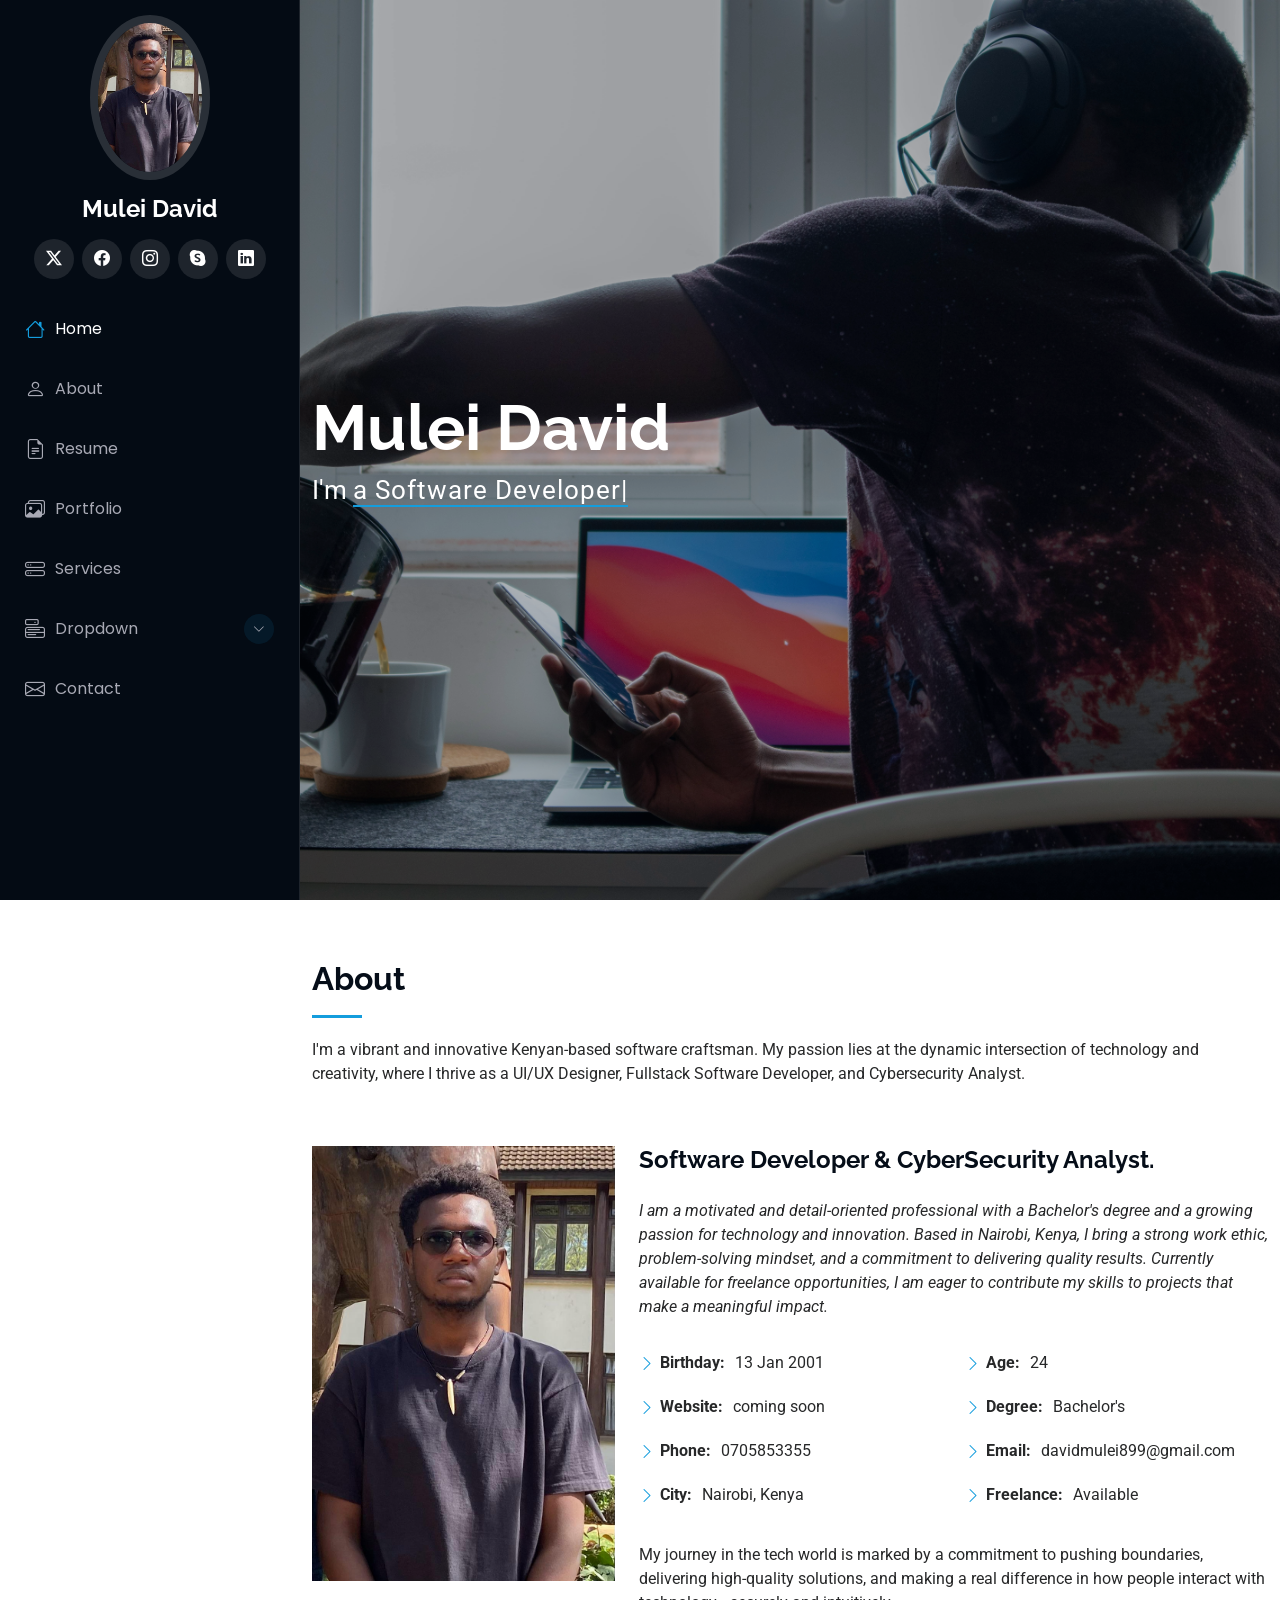
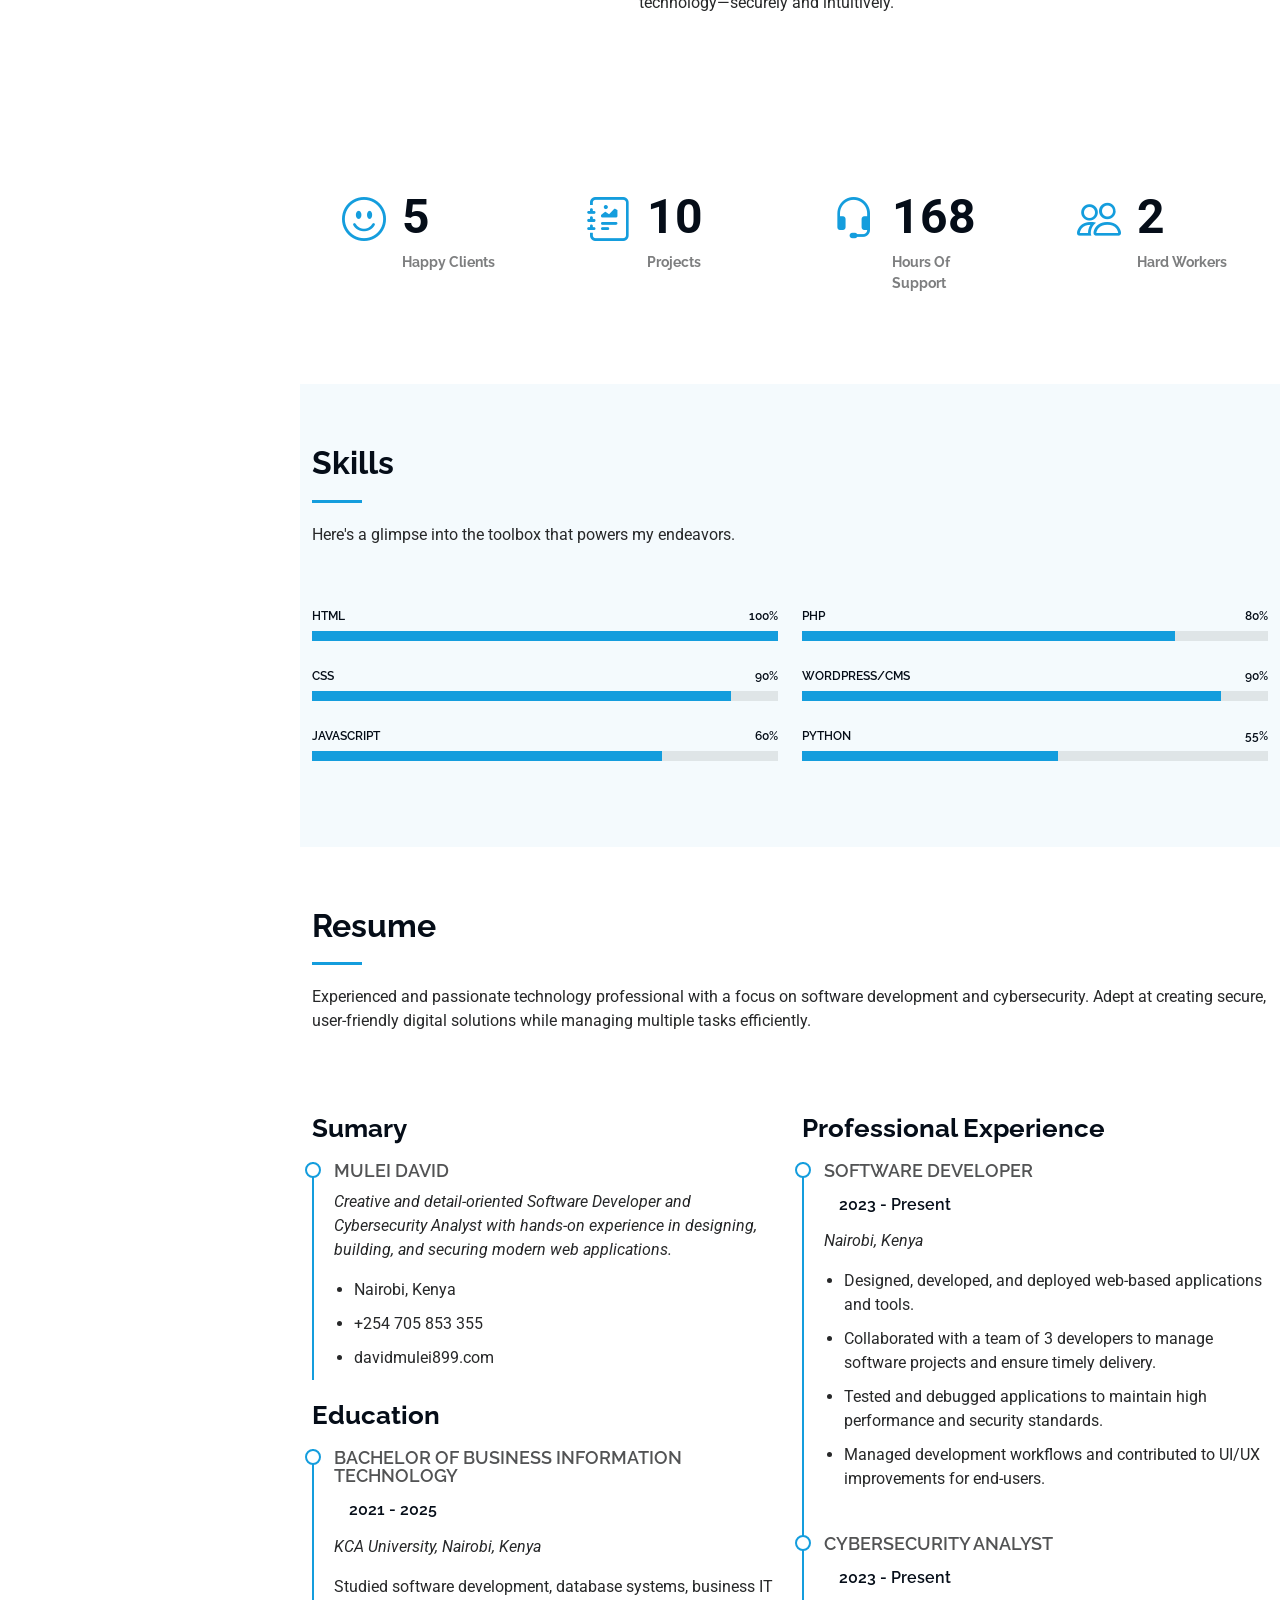
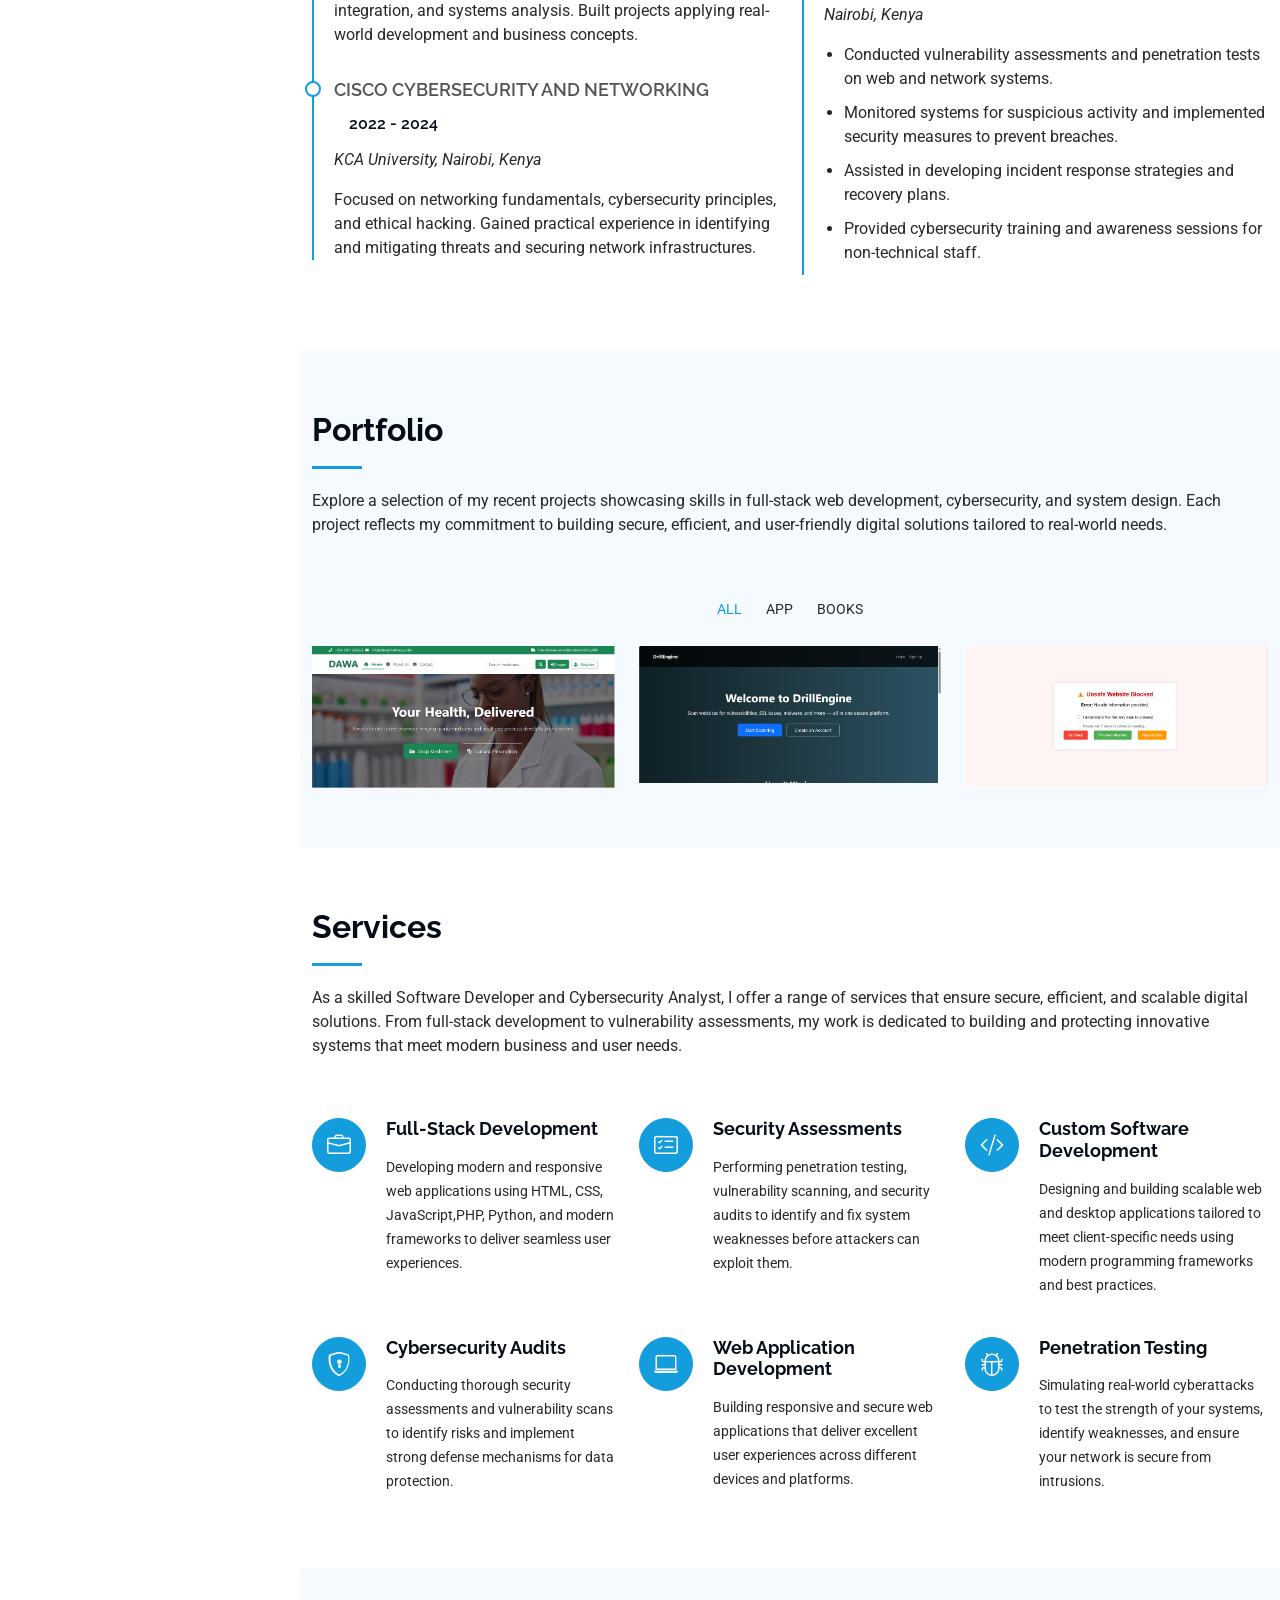
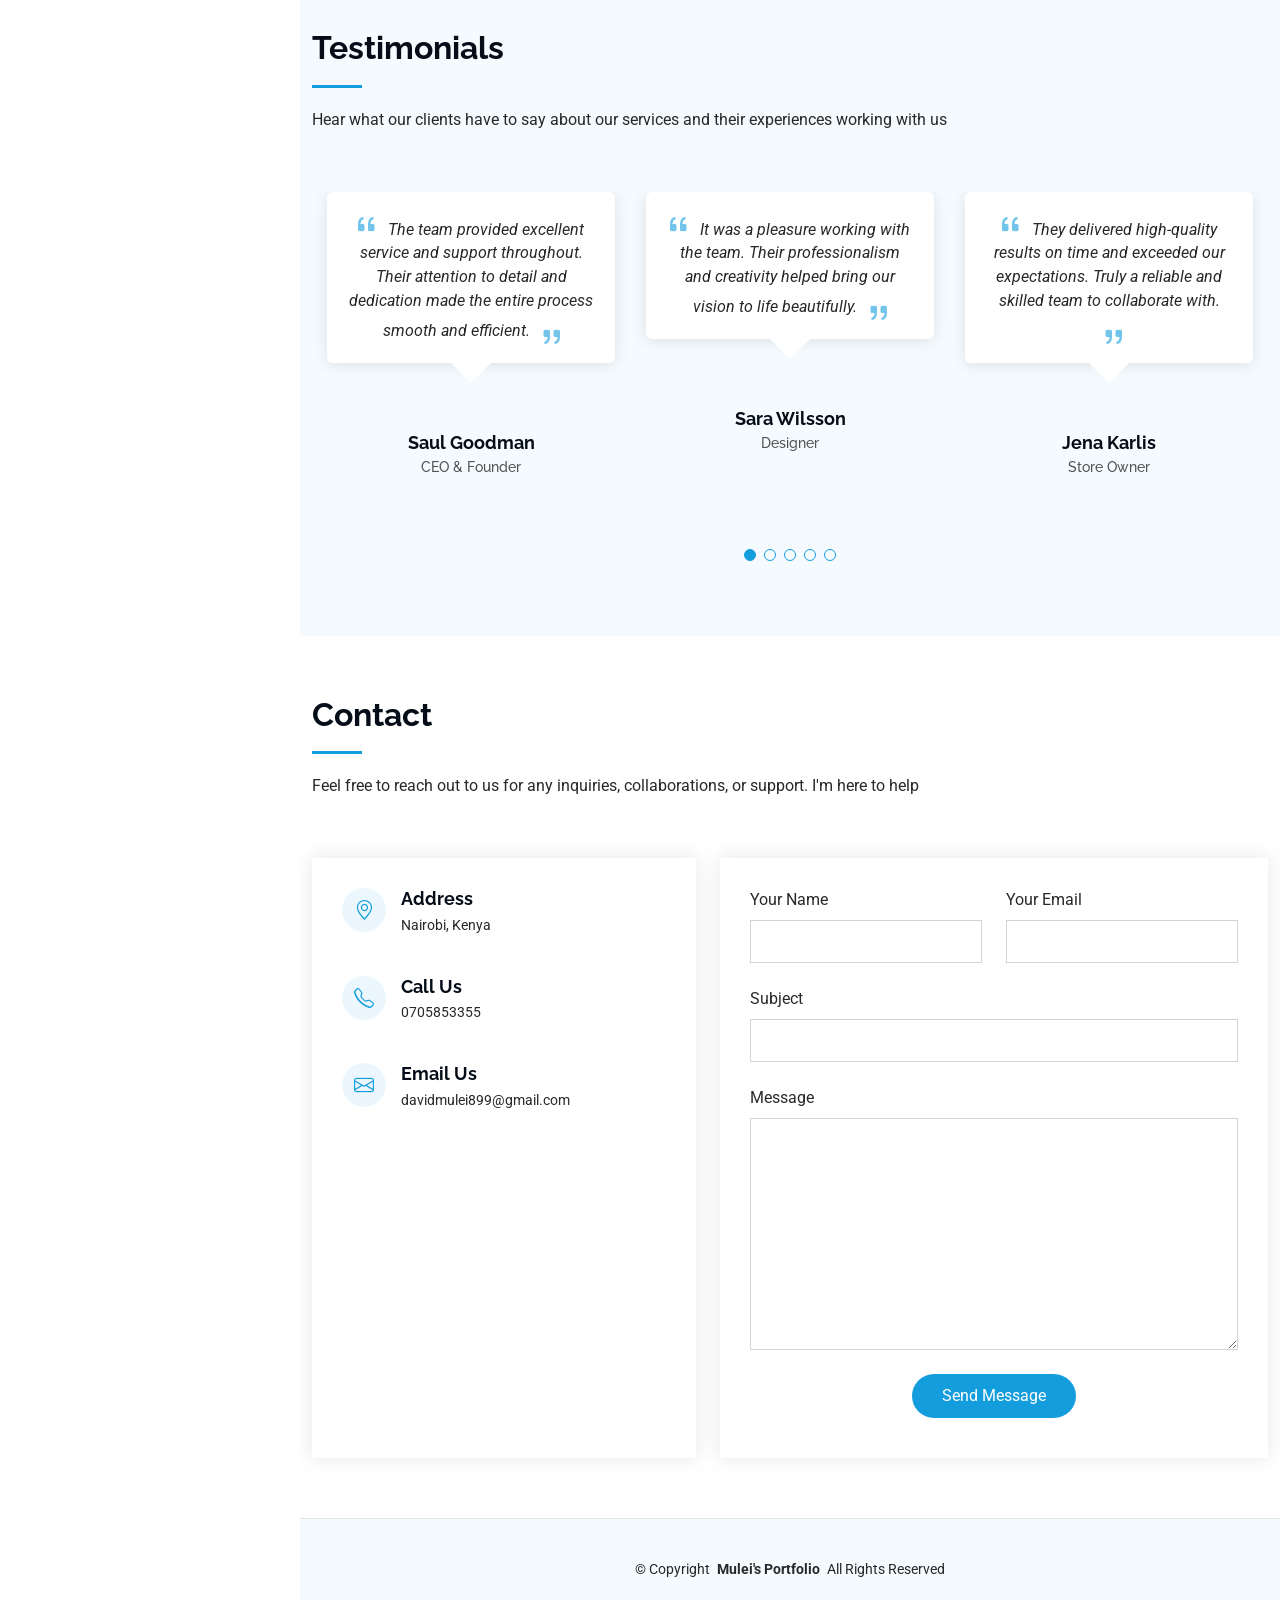
==== index.html @ e1dee4e0 "first commit" ====
<!DOCTYPE html>
<html lang="en">

<head>
  <meta charset="utf-8">
  <meta content="width=device-width, initial-scale=1.0" name="viewport">
  <title>Mulei's Portfolio</title>
  <meta content="" name="description">
  <meta content="" name="keywords">

  <!-- Favicons -->
  <link href="assests\images\Favicon 2.png" rel="icon">
  <link href="assests\images\favicon.png" rel="apple-touch-icon">

  <!-- Fonts -->
  <link href="https://fonts.googleapis.com" rel="preconnect">
  <link href="https://fonts.gstatic.com" rel="preconnect" crossorigin>
  <link href="https://fonts.googleapis.com/css2?family=Roboto:ital,wght@0,100;0,300;0,400;0,500;0,700;0,900;1,100;1,300;1,400;1,500;1,700;1,900&family=Poppins:ital,wght@0,100;0,200;0,300;0,400;0,500;0,600;0,700;0,800;0,900;1,100;1,200;1,300;1,400;1,500;1,600;1,700;1,800;1,900&family=Raleway:ital,wght@0,100;0,200;0,300;0,400;0,500;0,600;0,700;0,800;0,900;1,100;1,200;1,300;1,400;1,500;1,600;1,700;1,800;1,900&display=swap" rel="stylesheet">

  <!-- Vendor CSS Files -->
   <link href="assests\vendor\bootstrap\css\bootstrap.min.css" rel="stylesheet">
  <link href="assests\vendor\bootstrap-icons\bootstrap-icons.css" rel="stylesheet">
  <link href="assests\vendor\aos\aos.css" rel="stylesheet">
  <link href="assests\vendor\glightbox\css\glightbox.min.css" rel="stylesheet">
  <link href="assests\vendor\swiper\swiper-bundle.min.css" rel="stylesheet">

  <!-- Main CSS File -->
  <link href="assests\css\main.css" rel="stylesheet">

</head>

<body class="index-page">

  <header id="header" class="header dark-background d-flex flex-column">
    <i class="header-toggle d-xl-none bi bi-list"></i>

    <div class="profile-img"> 
      <img src="assests\images\profile image.jpg" alt="" class="img-fluid rounded-circle">
    </div>

    <a href="index.html" class="logo d-flex align-items-center justify-content-center">
      <!-- Uncomment the line below if you also wish to use an image logo -->
      <!-- <img src="assets/img/logo.png" alt=""> -->
      <h1 class="sitename">Mulei David</h1>
    </a>
 
    <div class="social-links text-center">
      <a href="#" class="twitter"><i class="bi bi-twitter-x"></i></a>
      <a href="#" class="facebook"><i class="bi bi-facebook"></i></a>
      <a href="#" class="instagram"><i class="bi bi-instagram"></i></a>
      <a href="#" class="google-plus"><i class="bi bi-skype"></i></a>
      <a href="#" class="linkedin"><i class="bi bi-linkedin"></i></a>
    </div>

    <nav id="navmenu" class="navmenu">
      <ul>
        <li><a href="#hero" class="active"><i class="bi bi-house navicon"></i>Home</a></li>
        <li><a href="#about"><i class="bi bi-person navicon"></i> About</a></li>
        <li><a href="#resume"><i class="bi bi-file-earmark-text navicon"></i> Resume</a></li>
        <li><a href="#portfolio"><i class="bi bi-images navicon"></i> Portfolio</a></li>
        <li><a href="#services"><i class="bi bi-hdd-stack navicon"></i> Services</a></li>
        <li class="dropdown"><a href="#"><i class="bi bi-menu-button navicon"></i> <span>Dropdown</span> <i class="bi bi-chevron-down toggle-dropdown"></i></a>
          <ul>
            <li><a href="#">Dropdown 1</a></li>
            <li class="dropdown"><a href="#"><span>Deep Dropdown</span> <i class="bi bi-chevron-down toggle-dropdown"></i></a>
              <ul>
                <li><a href="#">Deep Dropdown 1</a></li>
                <li><a href="#">Deep Dropdown 2</a></li>
                <li><a href="#">Deep Dropdown 3</a></li>
                <li><a href="#">Deep Dropdown 4</a></li>
                <li><a href="#">Deep Dropdown 5</a></li>
              </ul>
            </li>
            <li><a href="#">Dropdown 2</a></li>
            <li><a href="#">Dropdown 3</a></li>
            <li><a href="#">Dropdown 4</a></li>
          </ul>
        </li>
        <li><a href="#contact"><i class="bi bi-envelope navicon"></i> Contact</a></li>
      </ul>
    </nav>

  </header>

  <main class="main">

    <!-- Hero Section -->
    <section id="hero" class="hero section dark-background">

      <img src="assests\images\person1.jpg" alt="" data-aos="fade-in" class="">

      <div class="container" data-aos="fade-up" data-aos-delay="100">
        <h2>Mulei David</h2>
        <p>I'm <span class="typed" data-typed-items="a Software Developer, a CyberSecurity Analyst, a Freelancer, an IT Consultant"></span><span class="typed-cursor typed-cursor--blink" aria-hidden="true"></span><span class="typed-cursor typed-cursor--blink" aria-hidden="true"></span></p>
      </div>

    </section><!-- /Hero Section -->

    <!-- About Section -->
    <section id="about" class="about section">

      <!-- Section Title -->
      <div class="container section-title" data-aos="fade-up">
        <h2>About</h2>
        <p>I'm a vibrant and innovative Kenyan-based software craftsman. My passion lies at the dynamic intersection of technology and creativity, where I thrive as a UI/UX Designer, Fullstack Software Developer, and Cybersecurity Analyst.</p>
      </div><!-- End Section Title -->

      <div class="container" data-aos="fade-up" data-aos-delay="100">

        <div class="row gy-4 justify-content-center">
          <div class="col-lg-4">
            <img src="assests\images\profile image.jpg" class="img-fluid" alt="">
          </div>
          <div class="col-lg-8 content">
            <h2>Software Developer &amp; CyberSecurity Analyst.</h2>
            <p class="fst-italic py-3">
            I am a motivated and detail-oriented professional with a Bachelor's degree and a growing passion for technology and innovation. Based in Nairobi, Kenya, I bring a strong work ethic, 
            problem-solving mindset, and a commitment to delivering quality results. Currently available for freelance opportunities, 
            I am eager to contribute my skills to projects that make a meaningful impact.
            <div class="row">
              <div class="col-lg-6">
                <ul>
                  <li><i class="bi bi-chevron-right"></i> <strong>Birthday:</strong> <span>13 Jan 2001</span></li>
                  <li><i class="bi bi-chevron-right"></i> <strong>Website:</strong> <span>coming soon</span></li>
                  <li><i class="bi bi-chevron-right"></i> <strong>Phone:</strong> <span>0705853355</span></li>
                  <li><i class="bi bi-chevron-right"></i> <strong>City:</strong> <span>Nairobi, Kenya</span></li>
                </ul>
              </div>
              <div class="col-lg-6">
                <ul>
                  <li><i class="bi bi-chevron-right"></i> <strong>Age:</strong> <span>24</span></li>
                  <li><i class="bi bi-chevron-right"></i> <strong>Degree:</strong> <span>Bachelor's</span></li>
                  <li><i class="bi bi-chevron-right"></i> <strong>Email:</strong> <span>davidmulei899@gmail.com</span></li>
                  <li><i class="bi bi-chevron-right"></i> <strong>Freelance:</strong> <span>Available</span></li>
                </ul>
              </div>
            </div>
            <p class="py-3">
             My journey in the tech world is marked by a commitment to pushing boundaries, delivering high-quality solutions, 
             and making a real difference in how people interact with technology—securely and intuitively.
            </p>
          </div>
        </div>

      </div>

    </section><!-- /About Section -->

    <!-- Stats Section -->
    <section id="stats" class="stats section">

      <div class="container" data-aos="fade-up" data-aos-delay="100">

        <div class="row gy-4">

          <div class="col-lg-3 col-md-6">
            <div class="stats-item">
              <i class="bi bi-emoji-smile"></i>
              <span data-purecounter-start="0" data-purecounter-end="5" data-purecounter-duration="1" class="purecounter"></span>
              <p><strong>Happy Clients</strong> <span></span></p>
            </div>
          </div><!-- End Stats Item -->

          <div class="col-lg-3 col-md-6">
            <div class="stats-item">
              <i class="bi bi-journal-richtext"></i>
              <span data-purecounter-start="0" data-purecounter-end="10" data-purecounter-duration="1" class="purecounter"></span>
              <p><strong>Projects</strong> <span></span></p>
            </div>
          </div><!-- End Stats Item -->

          <div class="col-lg-3 col-md-6">
            <div class="stats-item">
              <i class="bi bi-headset"></i>
              <span data-purecounter-start="0" data-purecounter-end="168" data-purecounter-duration="1" class="purecounter"></span>
              <p><strong>Hours Of Support</strong> <span></span></p>
            </div>
          </div><!-- End Stats Item -->

          <div class="col-lg-3 col-md-6">
            <div class="stats-item">
              <i class="bi bi-people"></i>
              <span data-purecounter-start="0" data-purecounter-end="2" data-purecounter-duration="1" class="purecounter"></span>
              <p><strong>Hard Workers</strong> <span></span></p>
            </div>
          </div><!-- End Stats Item -->

        </div>

      </div>

    </section><!-- /Stats Section -->

    <!-- Skills Section -->
    <section id="skills" class="skills section light-background">

      <!-- Section Title -->
      <div class="container section-title" data-aos="fade-up">
        <h2>Skills</h2>
        <p> Here's a glimpse into the toolbox that powers my endeavors.</p>
      </div><!-- End Section Title -->

      <div class="container" data-aos="fade-up" data-aos-delay="100">

        <div class="row skills-content skills-animation">

          <div class="col-lg-6">

            <div class="progress">
              <span class="skill"><span>HTML</span> <i class="val">100%</i></span>
              <div class="progress-bar-wrap">
                <div class="progress-bar" role="progressbar" aria-valuenow="100" aria-valuemin="0" aria-valuemax="100"></div>
              </div>
            </div><!-- End Skills Item -->

            <div class="progress">
              <span class="skill"><span>CSS</span> <i class="val">90%</i></span>
              <div class="progress-bar-wrap">
                <div class="progress-bar" role="progressbar" aria-valuenow="90" aria-valuemin="0" aria-valuemax="100"></div>
              </div>
            </div><!-- End Skills Item -->

            <div class="progress">
              <span class="skill"><span>JavaScript</span> <i class="val">60%</i></span>
              <div class="progress-bar-wrap">
                <div class="progress-bar" role="progressbar" aria-valuenow="75" aria-valuemin="0" aria-valuemax="100"></div>
              </div>
            </div><!-- End Skills Item -->

          </div>

          <div class="col-lg-6">

            <div class="progress">
              <span class="skill"><span>PHP</span> <i class="val">80%</i></span>
              <div class="progress-bar-wrap">
                <div class="progress-bar" role="progressbar" aria-valuenow="80" aria-valuemin="0" aria-valuemax="100"></div>
              </div>
            </div><!-- End Skills Item -->

            <div class="progress">
              <span class="skill"><span>WordPress/CMS</span> <i class="val">90%</i></span>
              <div class="progress-bar-wrap">
                <div class="progress-bar" role="progressbar" aria-valuenow="90" aria-valuemin="0" aria-valuemax="100"></div>
              </div>
            </div><!-- End Skills Item -->

            <div class="progress">
              <span class="skill"><span>Python</span> <i class="val">55%</i></span>
              <div class="progress-bar-wrap">
                <div class="progress-bar" role="progressbar" aria-valuenow="55" aria-valuemin="0" aria-valuemax="100"></div>
              </div>
            </div><!-- End Skills Item -->

          </div>

        </div>

      </div>

    </section><!-- /Skills Section -->

    <!-- Resume Section -->
<section id="resume" class="resume section">

  <!-- Section Title -->
  <div class="container section-title" data-aos="fade-up">
    <h2>Resume</h2>
    <p>
      Experienced and passionate technology professional with a focus on software development and cybersecurity. Adept at creating secure, user-friendly digital solutions while managing multiple tasks efficiently.
    </p>
  </div><!-- End Section Title -->

  <div class="container">

    <div class="row">

      <div class="col-lg-6" data-aos="fade-up" data-aos-delay="100">
        <h3 class="resume-title">Sumary</h3>

        <div class="resume-item pb-0">
          <h4>Mulei David</h4>
          <p><em>Creative and detail-oriented Software Developer and Cybersecurity Analyst with hands-on experience in designing, building, and securing modern web applications.</em></p>
          <ul>
            <li>Nairobi, Kenya</li>
            <li>+254 705 853 355</li>
            <li>davidmulei899.com</li>
          </ul>
        </div><!-- End Resume Item -->

        <h3 class="resume-title">Education</h3>

        <div class="resume-item">
          <h4>Bachelor of Business Information Technology</h4>
          <h5>2021 - 2025</h5>
          <p><em>KCA University, Nairobi, Kenya</em></p>
          <p>Studied software development, database systems, business IT integration, and systems analysis. Built projects applying real-world development and business concepts.</p>
        </div><!-- End Resume Item -->

        <div class="resume-item">
          <h4>CISCO Cybersecurity and Networking</h4>
          <h5>2022 - 2024</h5>
          <p><em>KCA University, Nairobi, Kenya</em></p>
          <p>Focused on networking fundamentals, cybersecurity principles, and ethical hacking. Gained practical experience in identifying and mitigating threats and securing network infrastructures.</p>
        </div><!-- End Resume Item -->

      </div>

      <div class="col-lg-6" data-aos="fade-up" data-aos-delay="200">
        <h3 class="resume-title">Professional Experience</h3>

        <div class="resume-item">
          <h4>Software Developer</h4>
          <h5>2023 - Present</h5>
          <p><em>Nairobi, Kenya</em></p>
          <ul>
            <li>Designed, developed, and deployed web-based applications and tools.</li>
            <li>Collaborated with a team of 3 developers to manage software projects and ensure timely delivery.</li>
            <li>Tested and debugged applications to maintain high performance and security standards.</li>
            <li>Managed development workflows and contributed to UI/UX improvements for end-users.</li>
          </ul>
        </div><!-- End Resume Item -->

        <div class="resume-item">
          <h4>CyberSecurity Analyst</h4>
          <h5>2023 - Present</h5>
          <p><em>Nairobi, Kenya</em></p>
          <ul>
            <li>Conducted vulnerability assessments and penetration tests on web and network systems.</li>
            <li>Monitored systems for suspicious activity and implemented security measures to prevent breaches.</li>
            <li>Assisted in developing incident response strategies and recovery plans.</li>
            <li>Provided cybersecurity training and awareness sessions for non-technical staff.</li>
          </ul>
        </div><!-- End Resume Item -->

      </div>

    </div>

  </div>

</section><!-- /Resume Section -->

    <!-- Portfolio Section -->
    <section id="portfolio" class="portfolio section light-background">

      <!-- Section Title -->
     <div class="container section-title" data-aos="fade-up">
  <h2>Portfolio</h2>
  <p>
    Explore a selection of my recent projects showcasing skills in full-stack web development, cybersecurity, and system design. Each project reflects my commitment to building secure, efficient, and user-friendly digital solutions tailored to real-world needs.
  </p>
</div><!-- End Section Title -->


      <div class="container">
  <div class="isotope-layout" data-default-filter="*" data-layout="masonry" data-sort="original-order">

    <ul class="portfolio-filters isotope-filters" data-aos="fade-up" data-aos-delay="100">
      <li data-filter="*" class="filter-active">All</li>
      <li data-filter=".filter-app">App</li>
      <li data-filter=".filter-books">Books</li>
    </ul><!-- End Portfolio Filters -->

    <div class="row gy-4 isotope-container" data-aos="fade-up" data-aos-delay="200">

      <!-- Portfolio Item - Online Pharmacy -->
      <div class="col-lg-4 col-md-6 portfolio-item isotope-item filter-app">
        <div class="portfolio-content h-100">
          <img src="assests/images/portfolio/dawa.png" class="img-fluid" alt="Online Pharmacy">
          <div class="portfolio-info">
            <h4>Online Pharmacy</h4>
            <p>App for managing prescriptions and drug inventory</p>
            <a href="assests/images/portfolio/dawa.png" title="Online Pharmacy" data-gallery="portfolio-gallery-app" class="glightbox preview-link">
              <i class="bi bi-zoom-in"></i>
            </a>
            <a href="portfolio-details.html" title="More Details" class="details-link">
              <i class="bi bi-link-45deg"></i>
            </a>
          </div>
        </div>
      </div><!-- End Portfolio Item -->

      <!-- Portfolio Item - DrillEngine -->
      <div class="col-lg-4 col-md-6 portfolio-item isotope-item filter-app">
        <div class="portfolio-content h-100">
          <img src="assests/images/portfolio/drillengine.png" class="img-fluid" alt="DrillEngine">
          <div class="portfolio-info">
            <h4>DrillEngine</h4>
            <p>Web vulnerability scanning tool</p>
            <a href="assests/images/portfolio/drillengine.png" title="DrillEngine" data-gallery="portfolio-gallery-app" class="glightbox preview-link">
              <i class="bi bi-zoom-in"></i>
            </a>
            <a href="portfolio-details.html" title="More Details" class="details-link">
              <i class="bi bi-link-45deg"></i>
            </a>
          </div>
        </div>
      </div><!-- End Portfolio Item -->

      <!-- Portfolio Item - Knightweb -->
      <div class="col-lg-4 col-md-6 portfolio-item isotope-item filter-app">
        <div class="portfolio-content h-100">
          <img src="assests/images/portfolio/knightweb.png" class="img-fluid" alt="Knightweb">
          <div class="portfolio-info">
            <h4>Knightweb</h4>
            <p>Web security services site</p>
            <a href="assests/images/portfolio/knightweb.png" title="Knightweb" data-gallery="portfolio-gallery-app" class="glightbox preview-link">
              <i class="bi bi-zoom-in"></i>
            </a>
            <a href="portfolio-details.html" title="More Details" class="details-link">
              <i class="bi bi-link-45deg"></i>
            </a>
          </div>
        </div>
      </div><!-- End Portfolio Item -->

      <!-- Portfolio Item - Book -->
      <!-- <div class="col-lg-4 col-md-6 portfolio-item isotope-item filter-books">
        <div class="portfolio-content h-100">
          <img src="assets/img/portfolio/books-3.jpg" class="img-fluid" alt="Cybersecurity Guide">
          <div class="portfolio-info">
            <h4>Cybersecurity Guide</h4>
            <p>Beginner's guide to ethical hacking</p>
            <a href="assets/img/portfolio/books-3.jpg" title="Cybersecurity Guide" data-gallery="portfolio-gallery-book" class="glightbox preview-link">
              <i class="bi bi-zoom-in"></i>
            </a>
            <a href="portfolio-details.html" title="More Details" class="details-link">
              <i class="bi bi-link-45deg"></i>
            </a>
          </div>
        </div>
      </div> End Portfolio Item -->

    </div><!-- End Portfolio Container -->

  </div>
</div>


    </section><!-- /Portfolio Section -->

    <!-- Services Section -->
    <section id="services" class="services section">

      <!-- Section Title -->
<div class="container section-title" data-aos="fade-up">
  <h2>Services</h2>
  <p>
    As a skilled Software Developer and Cybersecurity Analyst, I offer a range of services that ensure secure, efficient, and scalable digital solutions. From full-stack development to vulnerability assessments, my work is dedicated to building and protecting innovative systems that meet modern business and user needs.
  </p>
</div><!-- End Section Title -->

<div class="container">
  <div class="row gy-4">

    <div class="col-lg-4 col-md-6 service-item d-flex" data-aos="fade-up" data-aos-delay="100">
      <div class="icon flex-shrink-0"><i class="bi bi-briefcase"></i></div>
      <div>
        <h4 class="title"><a href="service-details.html" class="stretched-link">Full-Stack Development</a></h4>
        <p class="description">Developing modern and responsive web applications using HTML, CSS, JavaScript,PHP, Python, and modern frameworks to deliver seamless user experiences.</p>
      </div>
    </div><!-- End Service Item -->

    <div class="col-lg-4 col-md-6 service-item d-flex" data-aos="fade-up" data-aos-delay="200">
      <div class="icon flex-shrink-0"><i class="bi bi-card-checklist"></i></div>
      <div>
        <h4 class="title"><a href="service-details.html" class="stretched-link">Security Assessments</a></h4>
        <p class="description">Performing penetration testing, vulnerability scanning, and security audits to identify and fix system weaknesses before attackers can exploit them.</p>
      </div>
    </div><!-- End Service Item -->

         <div class="col-lg-4 col-md-6 service-item d-flex" data-aos="fade-up" data-aos-delay="300">
  <div class="icon flex-shrink-0"><i class="bi bi-code-slash"></i></div>
  <div>
    <h4 class="title"><a href="service-details.html" class="stretched-link">Custom Software Development</a></h4>
    <p class="description">Designing and building scalable web and desktop applications tailored to meet client-specific needs using modern programming frameworks and best practices.</p>
  </div>
</div><!-- End Service Item -->

<div class="col-lg-4 col-md-6 service-item d-flex" data-aos="fade-up" data-aos-delay="400">
  <div class="icon flex-shrink-0"><i class="bi bi-shield-lock"></i></div>
  <div>
    <h4 class="title"><a href="service-details.html" class="stretched-link">Cybersecurity Audits</a></h4>
    <p class="description">Conducting thorough security assessments and vulnerability scans to identify risks and implement strong defense mechanisms for data protection.</p>
  </div>
</div><!-- End Service Item -->

<div class="col-lg-4 col-md-6 service-item d-flex" data-aos="fade-up" data-aos-delay="500">
  <div class="icon flex-shrink-0"><i class="bi bi-laptop"></i></div>
  <div>
    <h4 class="title"><a href="service-details.html" class="stretched-link">Web Application Development</a></h4>
    <p class="description">Building responsive and secure web applications that deliver excellent user experiences across different devices and platforms.</p>
  </div>
</div><!-- End Service Item -->

<div class="col-lg-4 col-md-6 service-item d-flex" data-aos="fade-up" data-aos-delay="600">
  <div class="icon flex-shrink-0"><i class="bi bi-bug"></i></div>
  <div>
    <h4 class="title"><a href="service-details.html" class="stretched-link">Penetration Testing</a></h4>
    <p class="description">Simulating real-world cyberattacks to test the strength of your systems, identify weaknesses, and ensure your network is secure from intrusions.</p>
  </div>
</div><!-- End Service Item -->


      </div>

    </section><!-- /Services Section -->

    <!-- Testimonials Section -->
    <section id="testimonials" class="testimonials section light-background">

      <!-- Section Title -->
      <div class="container section-title" data-aos="fade-up">
        <h2>Testimonials</h2>
        <p>Hear what our clients have to say about our services and their experiences working with us</p>
      </div><!-- End Section Title -->

      <div class="container" data-aos="fade-up" data-aos-delay="100">

        <div class="swiper init-swiper">
          <script type="application/json" class="swiper-config">
            {
              "loop": true,
              "speed": 600,
              "autoplay": {
                "delay": 5000
              },
              "slidesPerView": "auto",
              "pagination": {
                "el": ".swiper-pagination",
                "type": "bullets",
                "clickable": true
              },
              "breakpoints": {
                "320": {
                  "slidesPerView": 1,
                  "spaceBetween": 40
                },
                "1200": {
                  "slidesPerView": 3,
                  "spaceBetween": 1
                }
              }
            }
          </script>

          <div class="swiper-wrapper">

  <div class="swiper-slide">
    <div class="testimonial-item">
      <p>
        <i class="bi bi-quote quote-icon-left"></i>
        <span>The team provided excellent service and support throughout. Their attention to detail and dedication made the entire process smooth and efficient.</span>
        <i class="bi bi-quote quote-icon-right"></i>
      </p>
      <img src="" class="testimonial-img" alt="">
      <h3>Saul Goodman</h3>
      <h4>CEO &amp; Founder</h4>
    </div>
  </div><!-- End testimonial item -->

  <div class="swiper-slide">
    <div class="testimonial-item">
      <p>
        <i class="bi bi-quote quote-icon-left"></i>
        <span>It was a pleasure working with the team. Their professionalism and creativity helped bring our vision to life beautifully.</span>
        <i class="bi bi-quote quote-icon-right"></i>
      </p>
      <img src="" class="testimonial-img" alt="">
      <h3>Sara Wilsson</h3>
      <h4>Designer</h4>
    </div>
  </div><!-- End testimonial item -->

  <div class="swiper-slide">
    <div class="testimonial-item">
      <p>
        <i class="bi bi-quote quote-icon-left"></i>
        <span>They delivered high-quality results on time and exceeded our expectations. Truly a reliable and skilled team to collaborate with.</span>
        <i class="bi bi-quote quote-icon-right"></i>
      </p>
      <img src="" class="testimonial-img" alt="">
      <h3>Jena Karlis</h3>
      <h4>Store Owner</h4>
    </div>
  </div><!-- End testimonial item -->

  <div class="swiper-slide">
    <div class="testimonial-item">
      <p>
        <i class="bi bi-quote quote-icon-left"></i>
        <span>I appreciated the fast communication and the personalized approach they took with our project. Highly recommended.</span>
        <i class="bi bi-quote quote-icon-right"></i>
      </p>
      <img src="" class="testimonial-img" alt="">
      <h3>Matt Brandon</h3>
      <h4>Freelancer</h4>
    </div>
  </div><!-- End testimonial item -->

  <div class="swiper-slide">
    <div class="testimonial-item">
      <p>
        <i class="bi bi-quote quote-icon-left"></i>
        <span>The results were fantastic. Their technical skills and commitment to quality are impressive. We look forward to working with them again.</span>
        <i class="bi bi-quote quote-icon-right"></i>
      </p>
      <img src="" class="testimonial-img" alt="">
      <h3>John Larson</h3>
      <h4>Entrepreneur</h4>
    </div>
  </div><!-- End testimonial item -->

</div>

          <div class="swiper-pagination"></div>
        </div>

      </div>

    </section><!-- /Testimonials Section -->

    <!-- Contact Section -->
    <section id="contact" class="contact section">

      <!-- Section Title -->
      <div class="container section-title" data-aos="fade-up">
        <h2>Contact</h2>
        <p>Feel free to reach out to us for any inquiries, collaborations, or support. I'm here to help</p>
      </div><!-- End Section Title -->

      <div class="container" data-aos="fade-up" data-aos-delay="100">

        <div class="row gy-4">

          <div class="col-lg-5">

            <div class="info-wrap">
              <div class="info-item d-flex" data-aos="fade-up" data-aos-delay="200">
                <i class="bi bi-geo-alt flex-shrink-0"></i>
                <div>
                  <h3>Address</h3>
                  <p>Nairobi, Kenya</p>
                </div>
              </div><!-- End Info Item -->

              <div class="info-item d-flex" data-aos="fade-up" data-aos-delay="300">
                <i class="bi bi-telephone flex-shrink-0"></i>
                <div>
                  <h3>Call Us</h3>
                  <p>0705853355</p>
                </div>
              </div><!-- End Info Item -->

              <div class="info-item d-flex" data-aos="fade-up" data-aos-delay="400">
                <i class="bi bi-envelope flex-shrink-0"></i>
                <div>
                  <h3>Email Us</h3>
                  <p>davidmulei899@gmail.com</p>
                </div>
              </div><!-- End Info Item -->

              <iframe src="https://www.google.com/maps/embed?pb=!1m18!1m12!1m3!1d15955.185058644595!2d36.80649575!3d-1.2920654!2m3!1f0!2f0!3f0!3m2!1i1024!2i768!4f13.1!3m3!1m2!1s0x182f10e788f3174f%3A0xa3ed4f1a0ddbc26d!2sNairobi%2C%20Kenya!5e0!3m2!1sen!2ske!4v1716389478001!5m2!1sen!2ske" frameborder="0" style="border:0; width: 100%; height: 270px;" allowfullscreen="" loading="lazy" referrerpolicy="no-referrer-when-downgrade"></iframe>

            </div>
          </div>

          <div class="col-lg-7">
            <form action="" method="post" class="php-email-form" data-aos="fade-up" data-aos-delay="200">
              <div class="row gy-4">

                <div class="col-md-6">
                  <label for="name-field" class="pb-2">Your Name</label>
                  <input type="text" name="name" id="name-field" class="form-control" required="">
                </div>

                <div class="col-md-6">
                  <label for="email-field" class="pb-2">Your Email</label>
                  <input type="email" class="form-control" name="email" id="email-field" required="">
                </div>

                <div class="col-md-12">
                  <label for="subject-field" class="pb-2">Subject</label>
                  <input type="text" class="form-control" name="subject" id="subject-field" required="">
                </div>

                <div class="col-md-12">
                  <label for="message-field" class="pb-2">Message</label>
                  <textarea class="form-control" name="message" rows="10" id="message-field" required=""></textarea>
                </div>

                <div class="col-md-12 text-center">
                  <div class="loading">Loading</div>
                  <div class="error-message"></div>
                  <div class="sent-message">Your message has been sent. Thank you!</div>

                  <button type="submit">Send Message</button>
                </div>

              </div>
            </form>
          </div><!-- End Contact Form -->

        </div>

      </div>

    </section><!-- /Contact Section -->

  </main>

  <footer id="footer" class="footer position-relative light-background">

    <div class="container">
      <div class="copyright text-center ">
        <p>© <span>Copyright</span> <strong class="px-1 sitename">Mulei's Portfolio</strong> <span>All Rights Reserved</span></p>
      </div>
    </div>

  </footer>

  <!-- Scroll Top -->
  <a href="#" id="scroll-top" class="scroll-top d-flex align-items-center justify-content-center"><i class="bi bi-arrow-up-short"></i></a>

  <!-- Preloader -->
  <div id="preloader"></div>

  <!-- Vendor JS Files -->
  <script src="assests\vendor\bootstrap\js\bootstrap.bundle.min.js"></script>
  <script src="assests\vendor\php-email-form\validate.js"></script>
  <script src="assests\vendor\aos\aos.js"></script>
  <script src="assests\vendor\typed.js\typed.umd.js"></script>
  <script src="assests\vendor\purecounter\purecounter_vanilla.js"></script>
  <script src="assests\vendor\waypoints\noframework.waypoints.js"></script>
  <script src="assests\vendor\glightbox\js\glightbox.min.js"></script>
  <script src="assests\vendor\imagesloaded\imagesloaded.pkgd.min.js"></script>
  <script src="assests\vendor\isotope-layout\isotope.pkgd.min.js"></script>
  <script src="assests\vendor\swiper\swiper-bundle.min.js"></script> 
<script src="https://cdn.jsdelivr.net/npm/bootstrap@5.3.3/dist/js/bootstrap.min.js" integrity="sha384-0pUGZvbkm6XF6gxjEnlmuGrJXVbNuzT9qBBavbLwCsOGabYfZo0T0to5eqruptLy" crossorigin="anonymous"></script>
  <!-- Main JS File -->

   <script src="assests\js\main.js"></script>

</body>

</html>
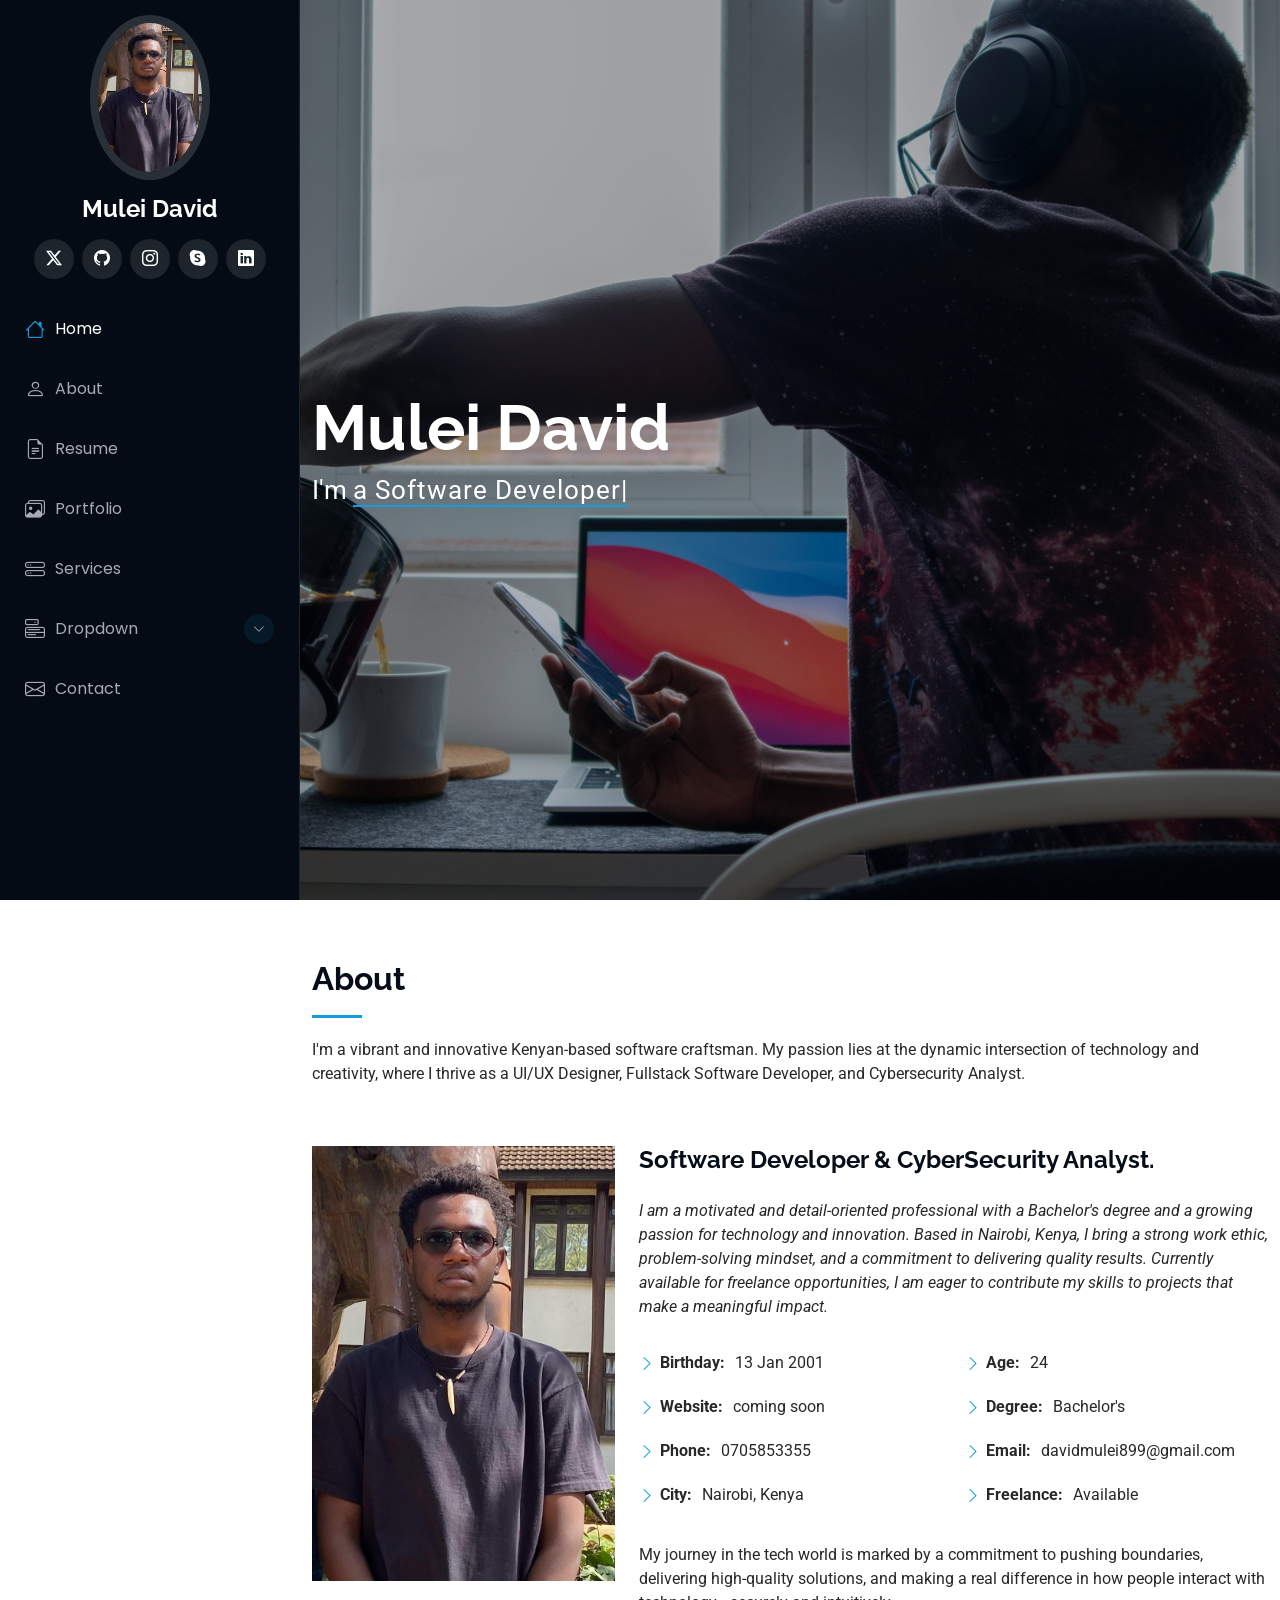
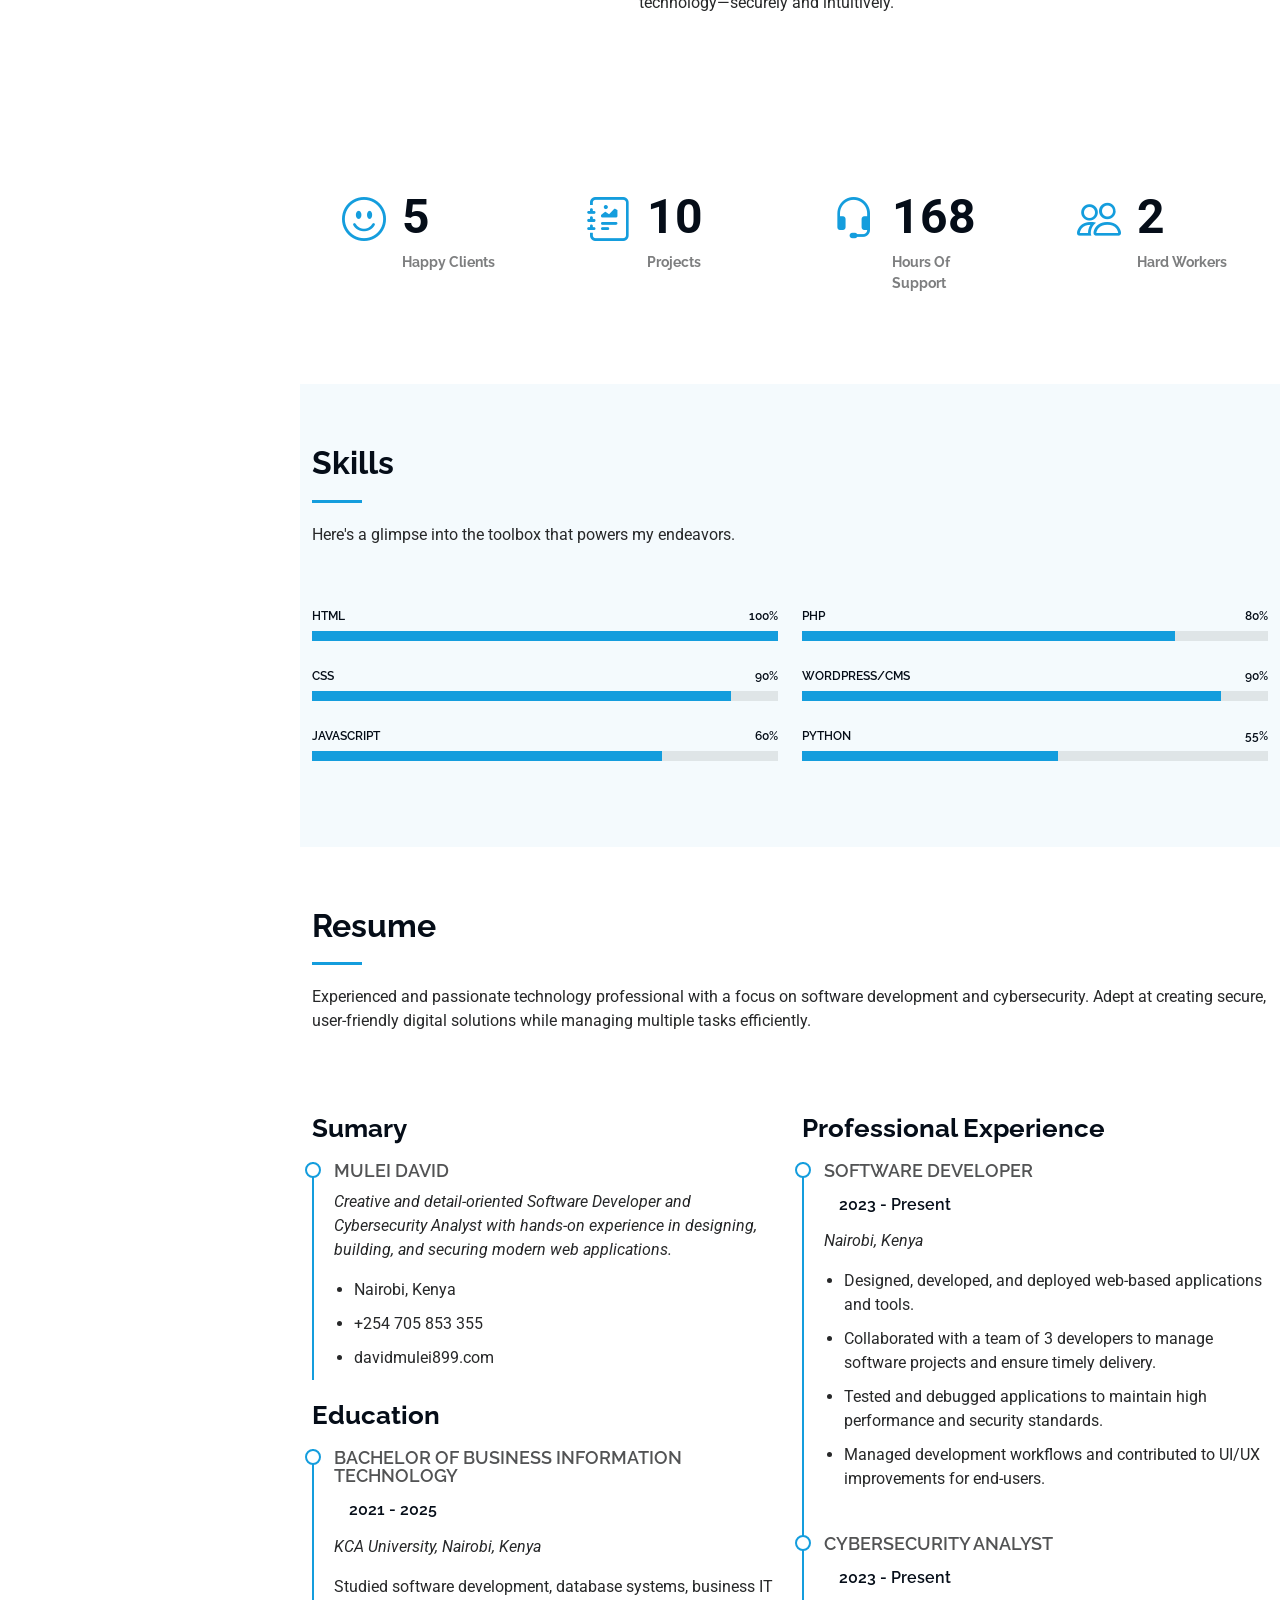
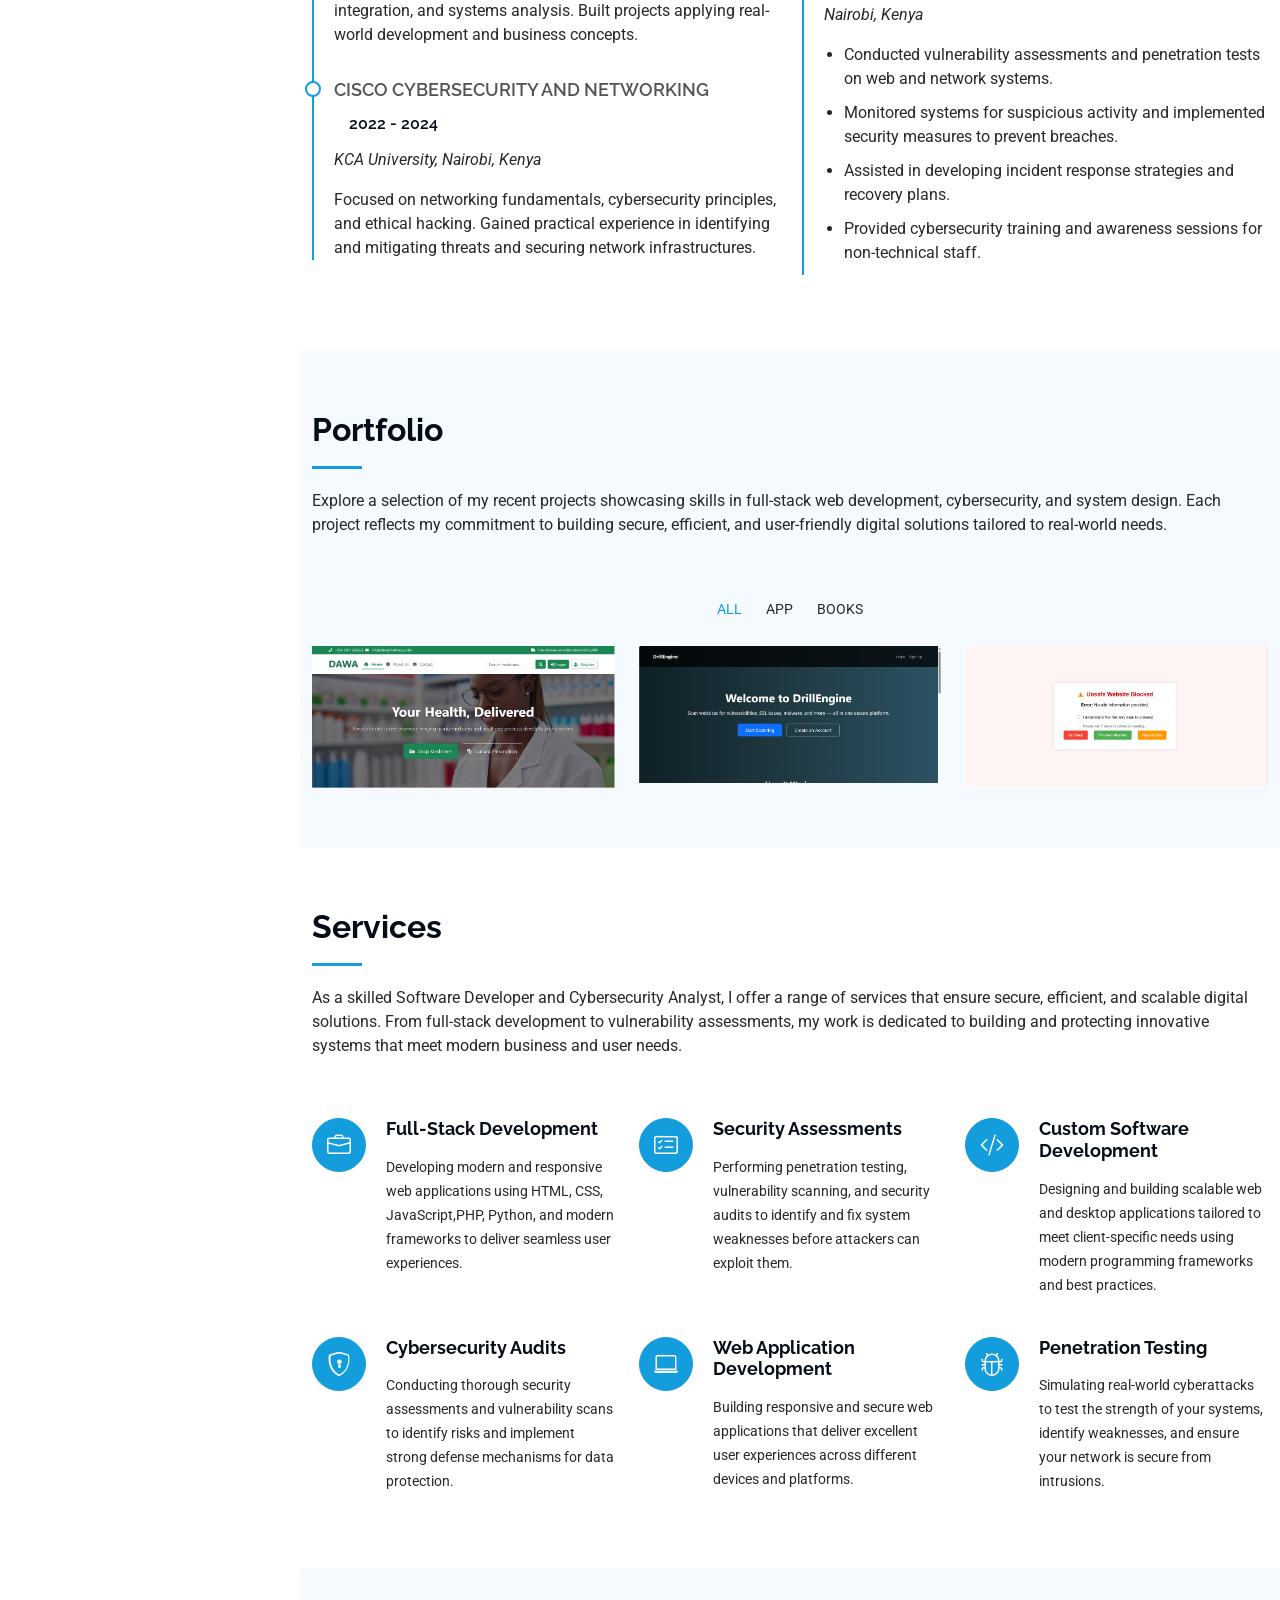
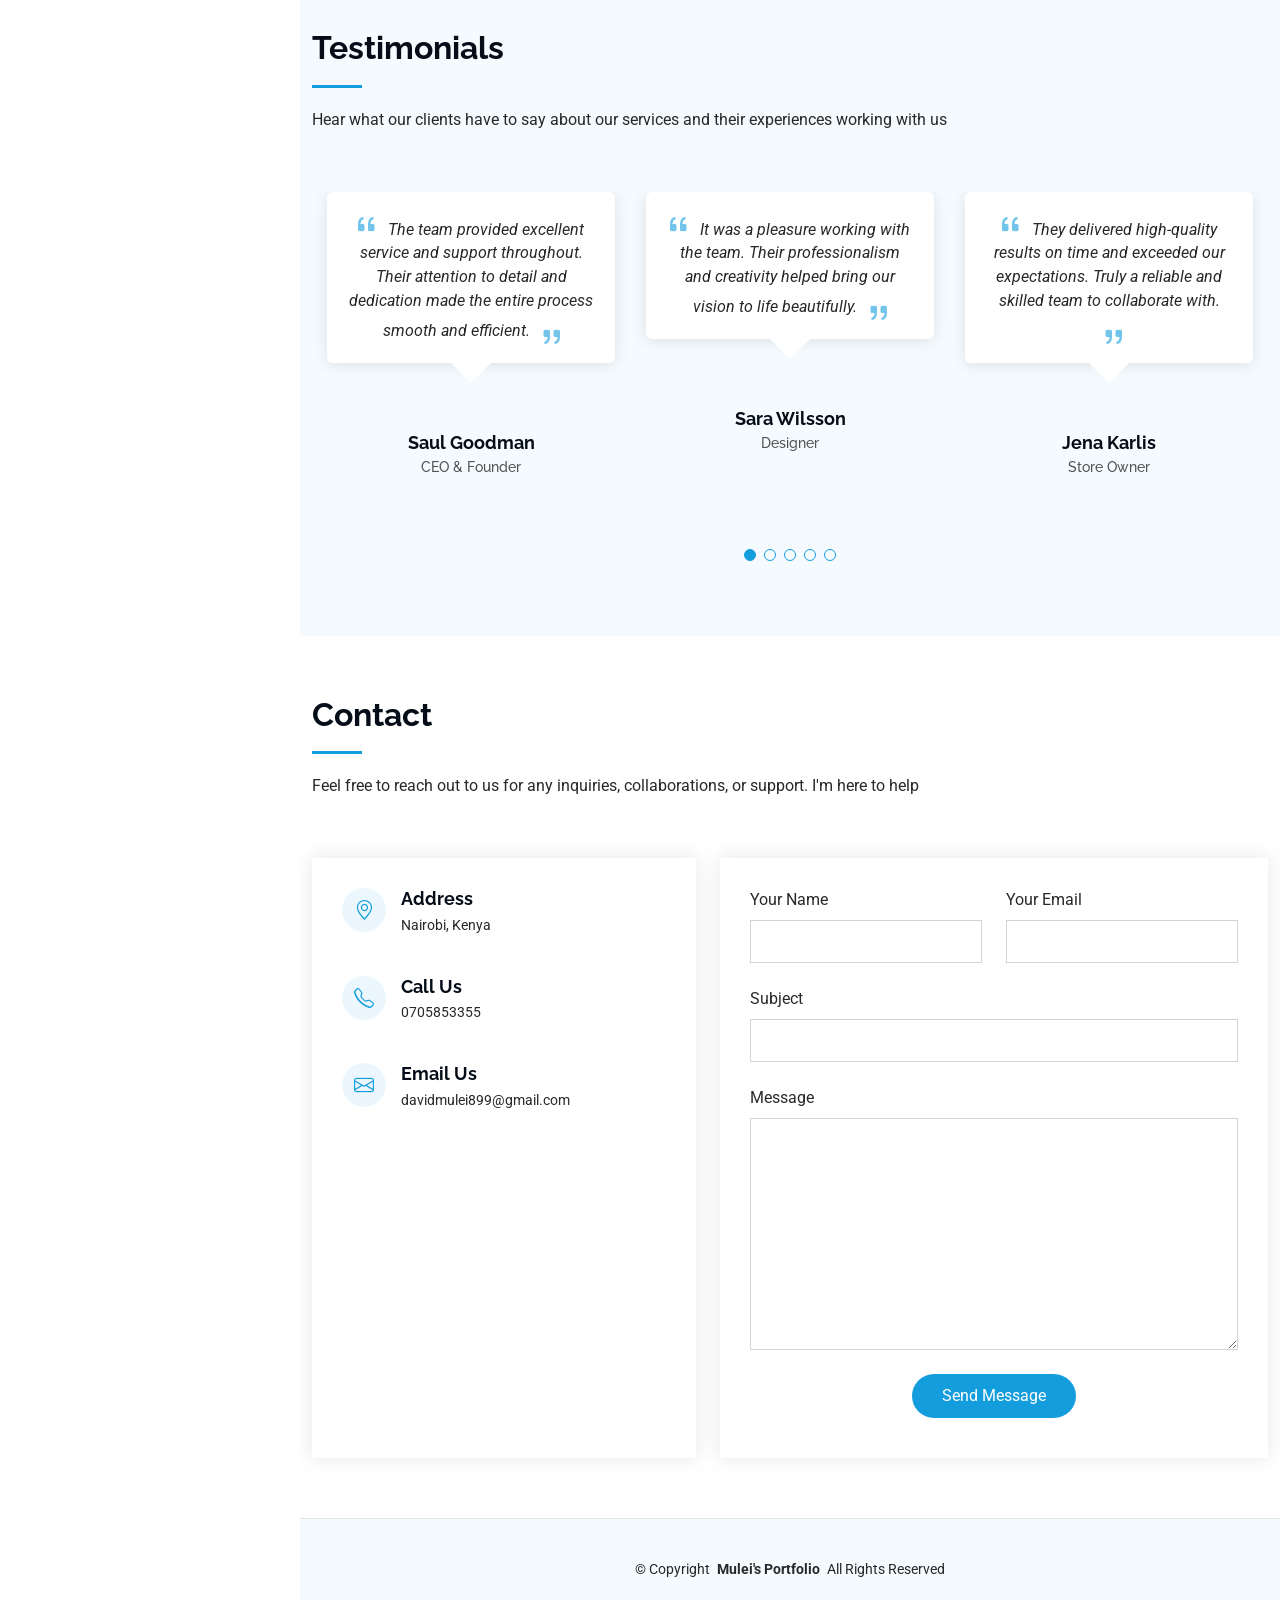
==== commit b184b5a8: "update" ====
--- a/index.html
+++ b/index.html
@@ -46,7 +46,7 @@
  
     <div class="social-links text-center">
       <a href="#" class="twitter"><i class="bi bi-twitter-x"></i></a>
-      <a href="#" class="facebook"><i class="bi bi-facebook"></i></a>
+      <a href="#" class="github"><i class="bi bi-github"></i></a>
       <a href="#" class="instagram"><i class="bi bi-instagram"></i></a>
       <a href="#" class="google-plus"><i class="bi bi-skype"></i></a>
       <a href="#" class="linkedin"><i class="bi bi-linkedin"></i></a>
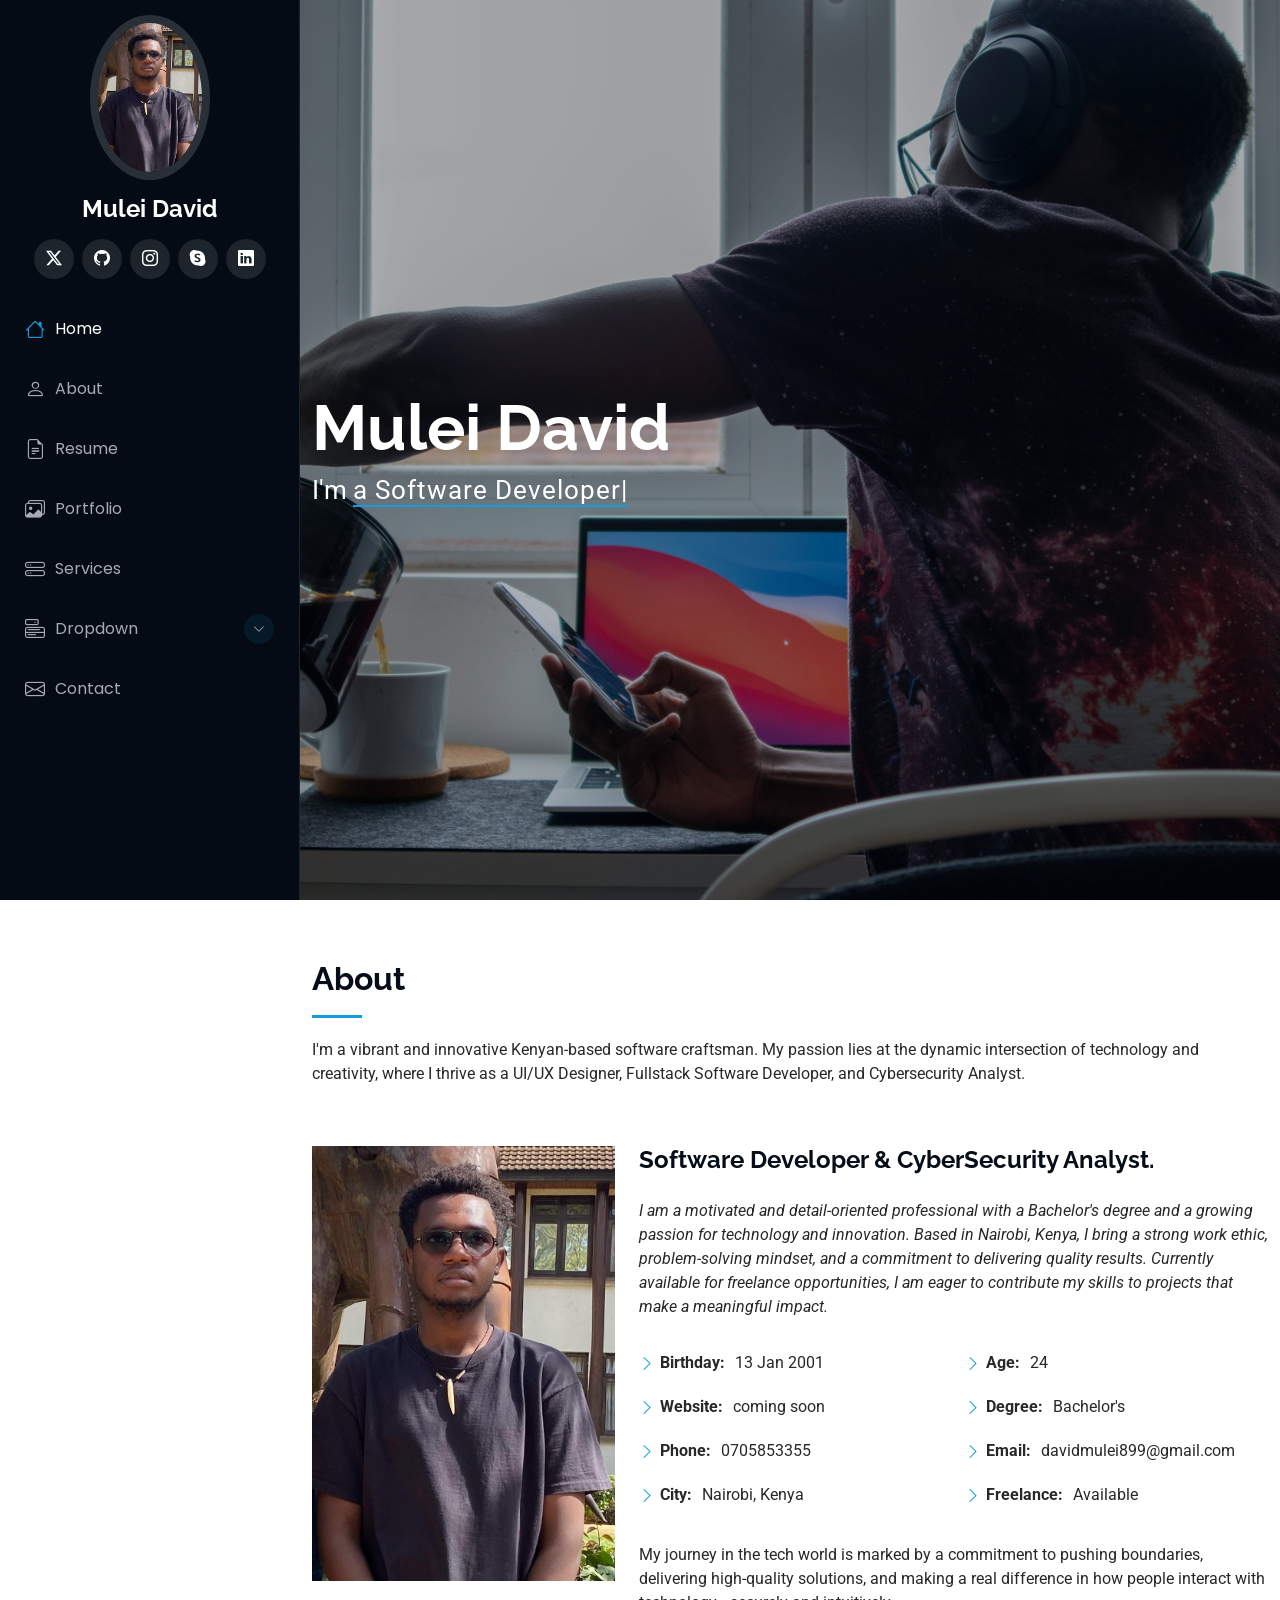
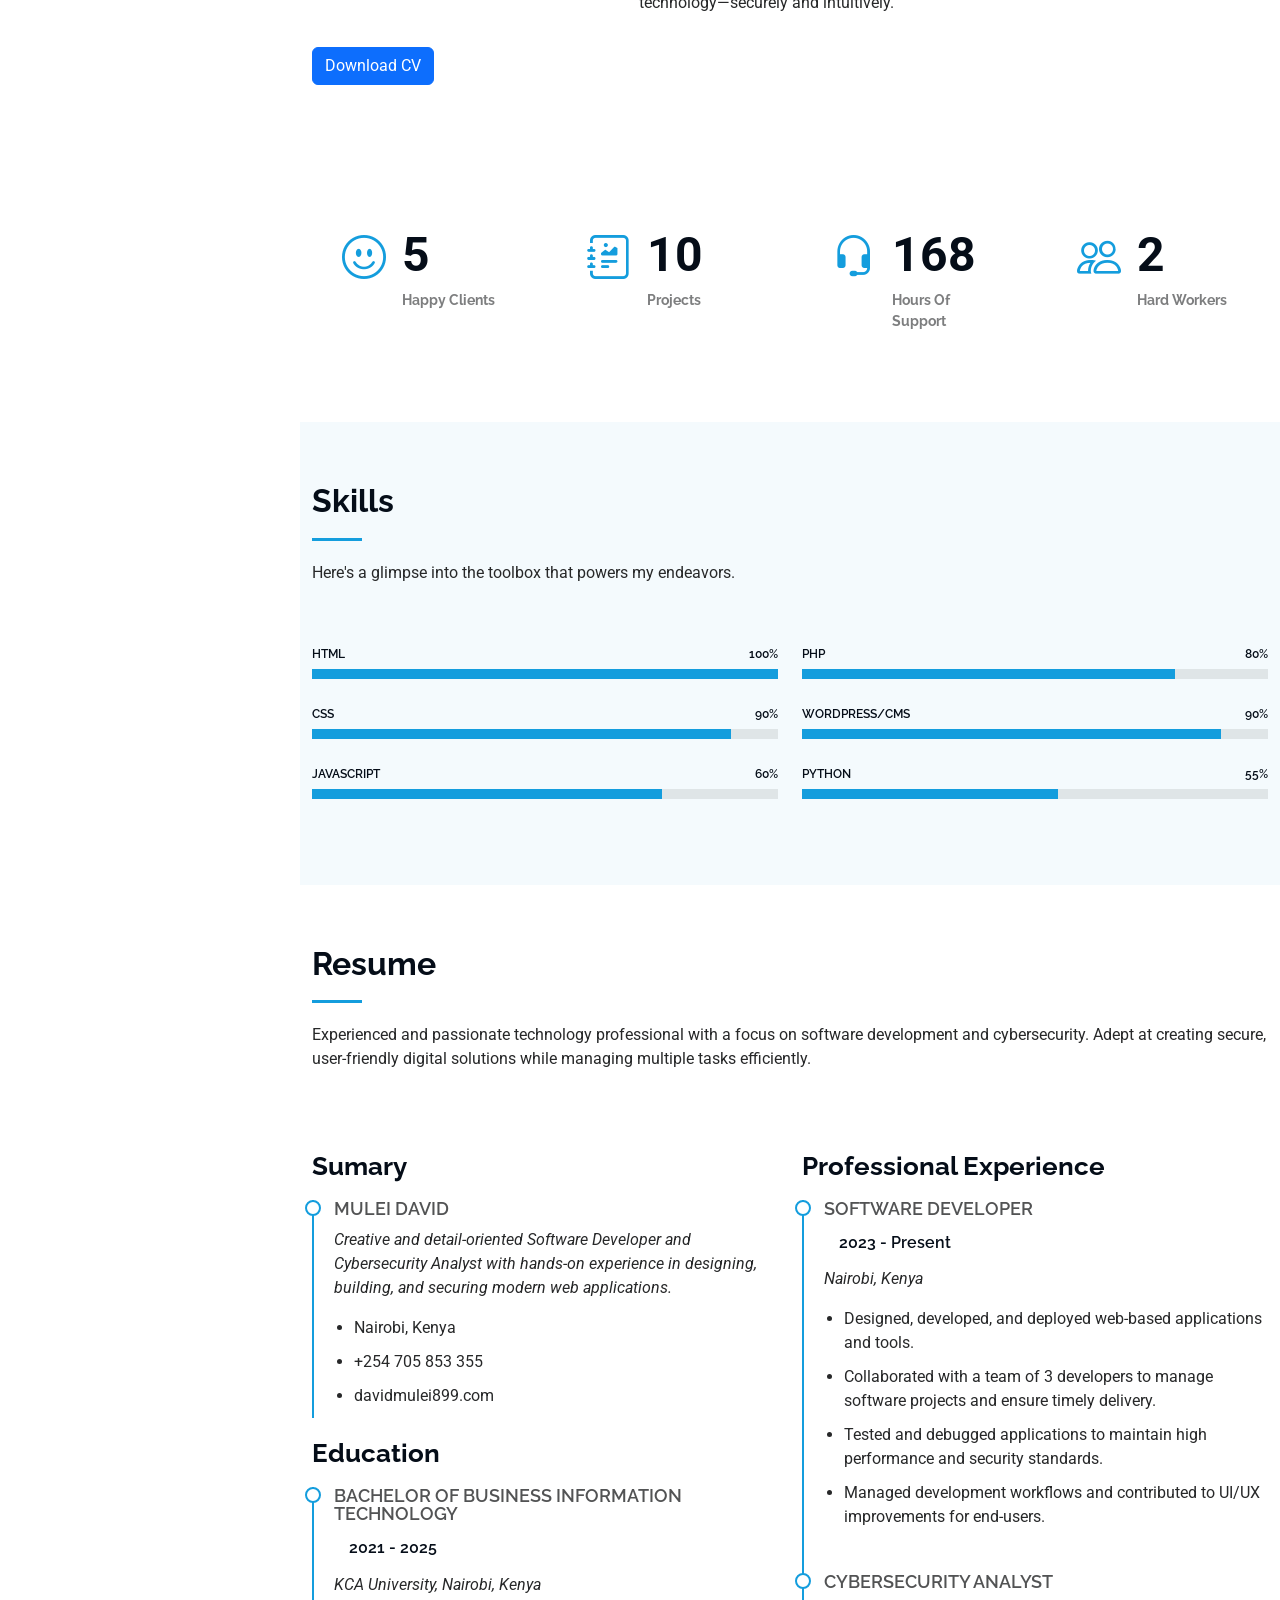
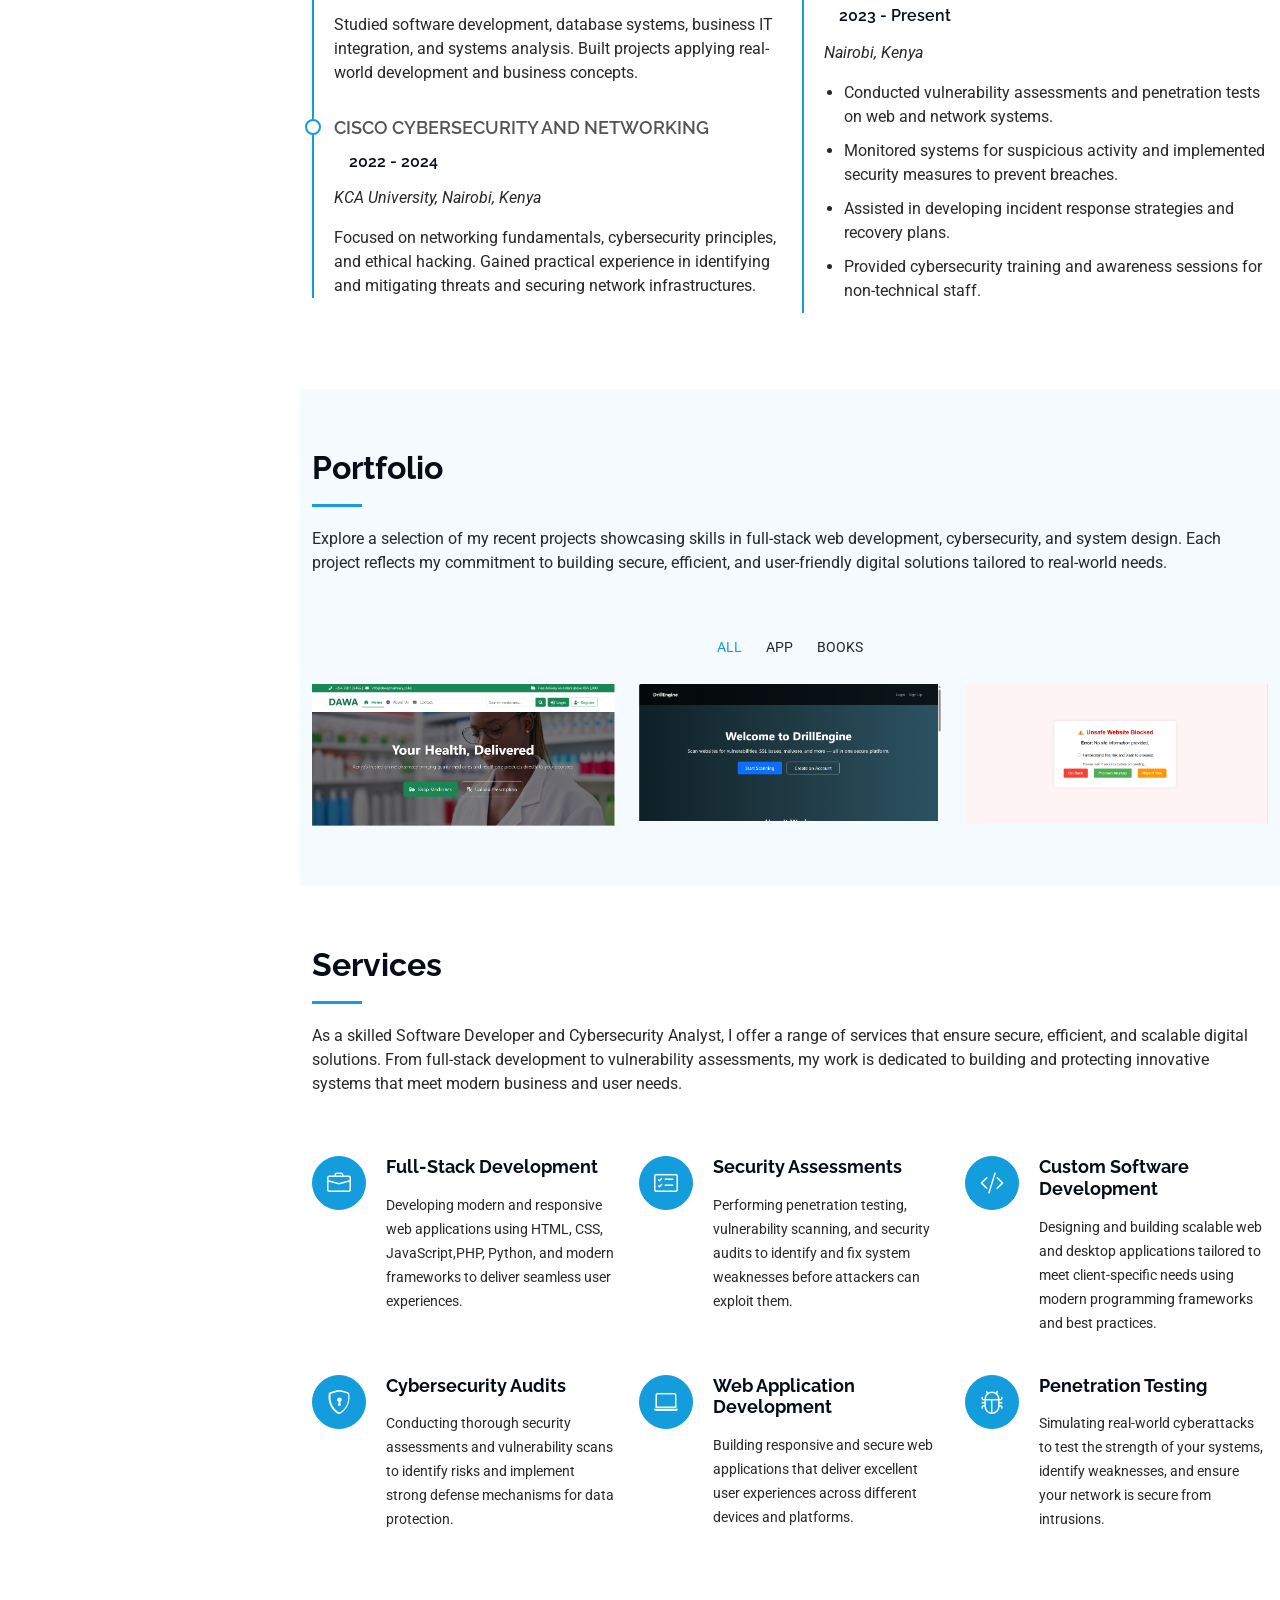
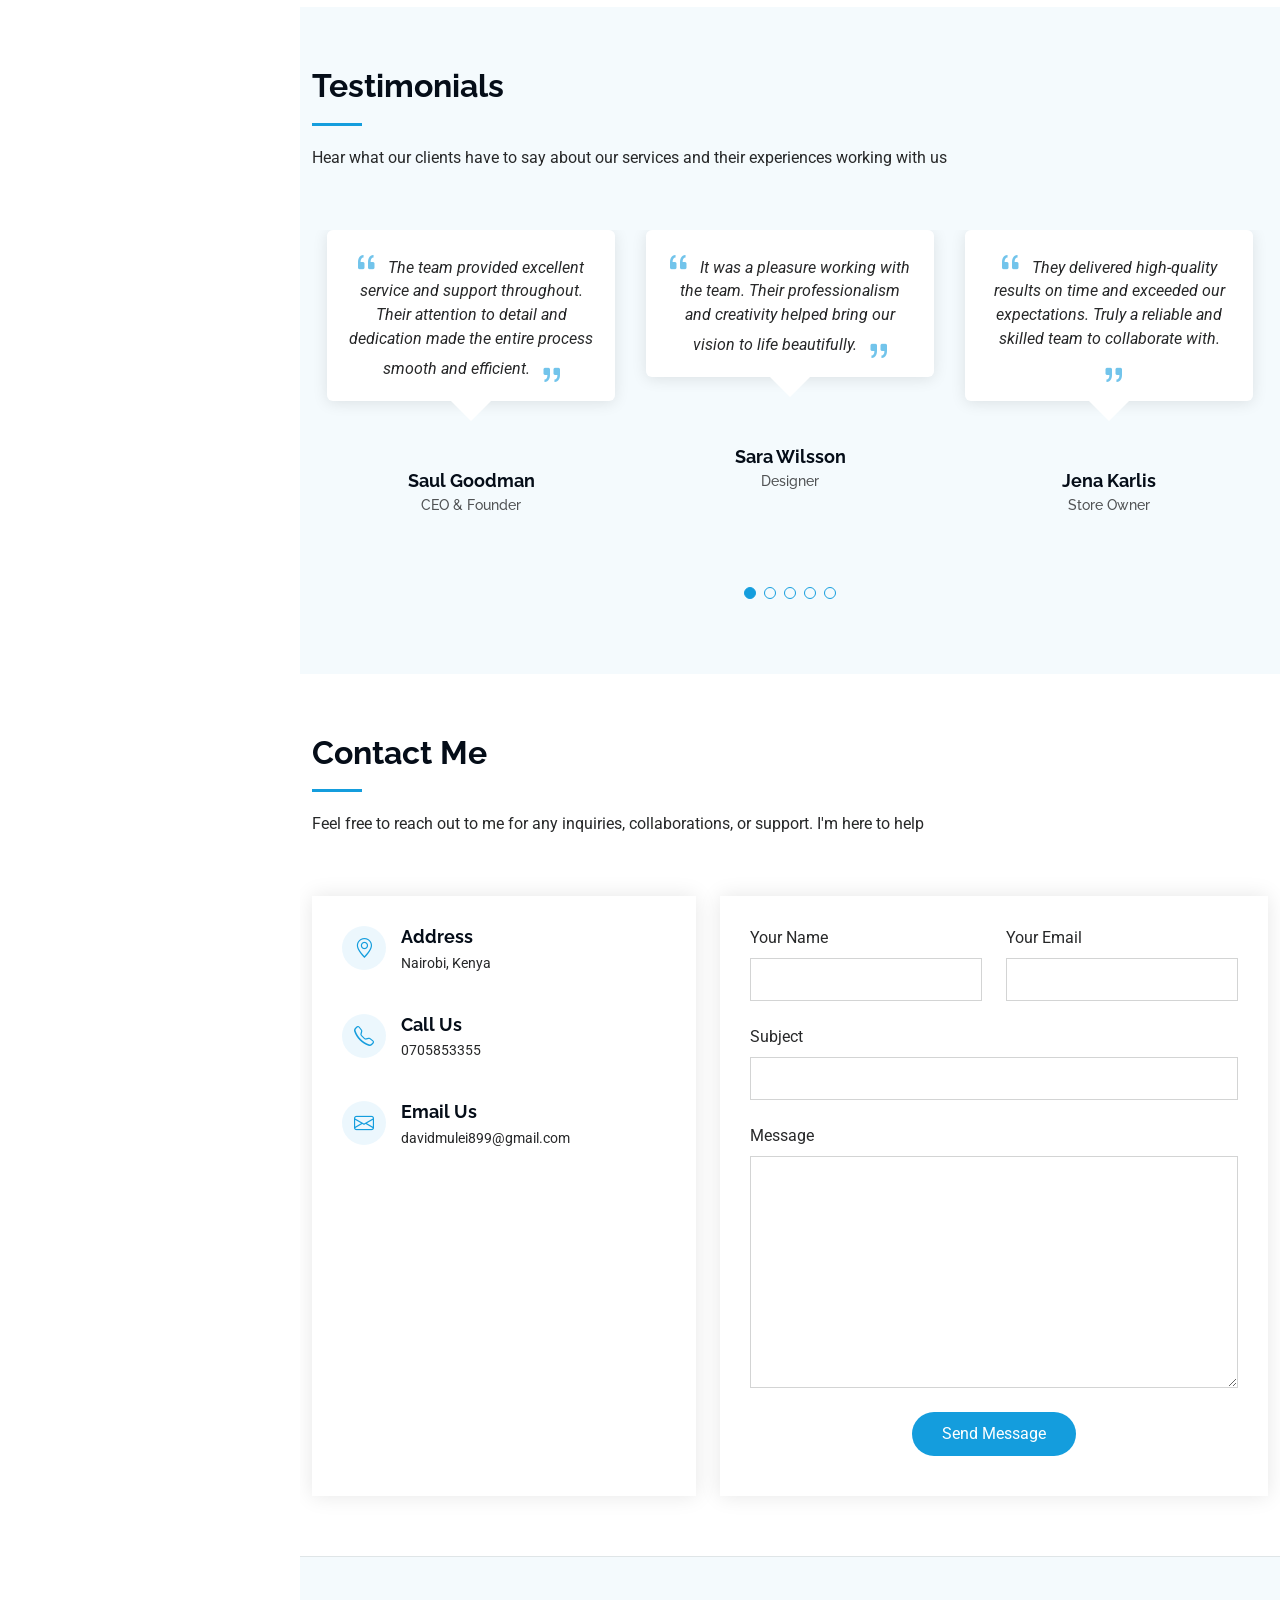
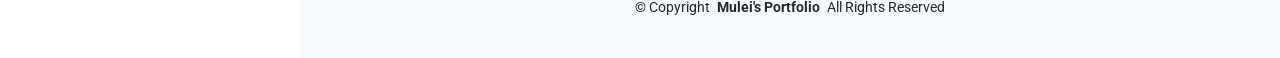
==== commit 5dd56afc: "update" ====
--- a/index.html
+++ b/index.html
@@ -141,7 +141,7 @@
             </p>
           </div>
         </div>
-
+        <a href="assests\images\portfolio\My CV.pdf" class="btn btn-primary" download>Download CV</a>
       </div>
 
     </section><!-- /About Section -->
@@ -626,8 +626,8 @@
 
       <!-- Section Title -->
       <div class="container section-title" data-aos="fade-up">
-        <h2>Contact</h2>
-        <p>Feel free to reach out to us for any inquiries, collaborations, or support. I'm here to help</p>
+        <h2>Contact Me</h2>
+        <p>Feel free to reach out to me for any inquiries, collaborations, or support. I'm here to help</p>
       </div><!-- End Section Title -->
 
       <div class="container" data-aos="fade-up" data-aos-delay="100">
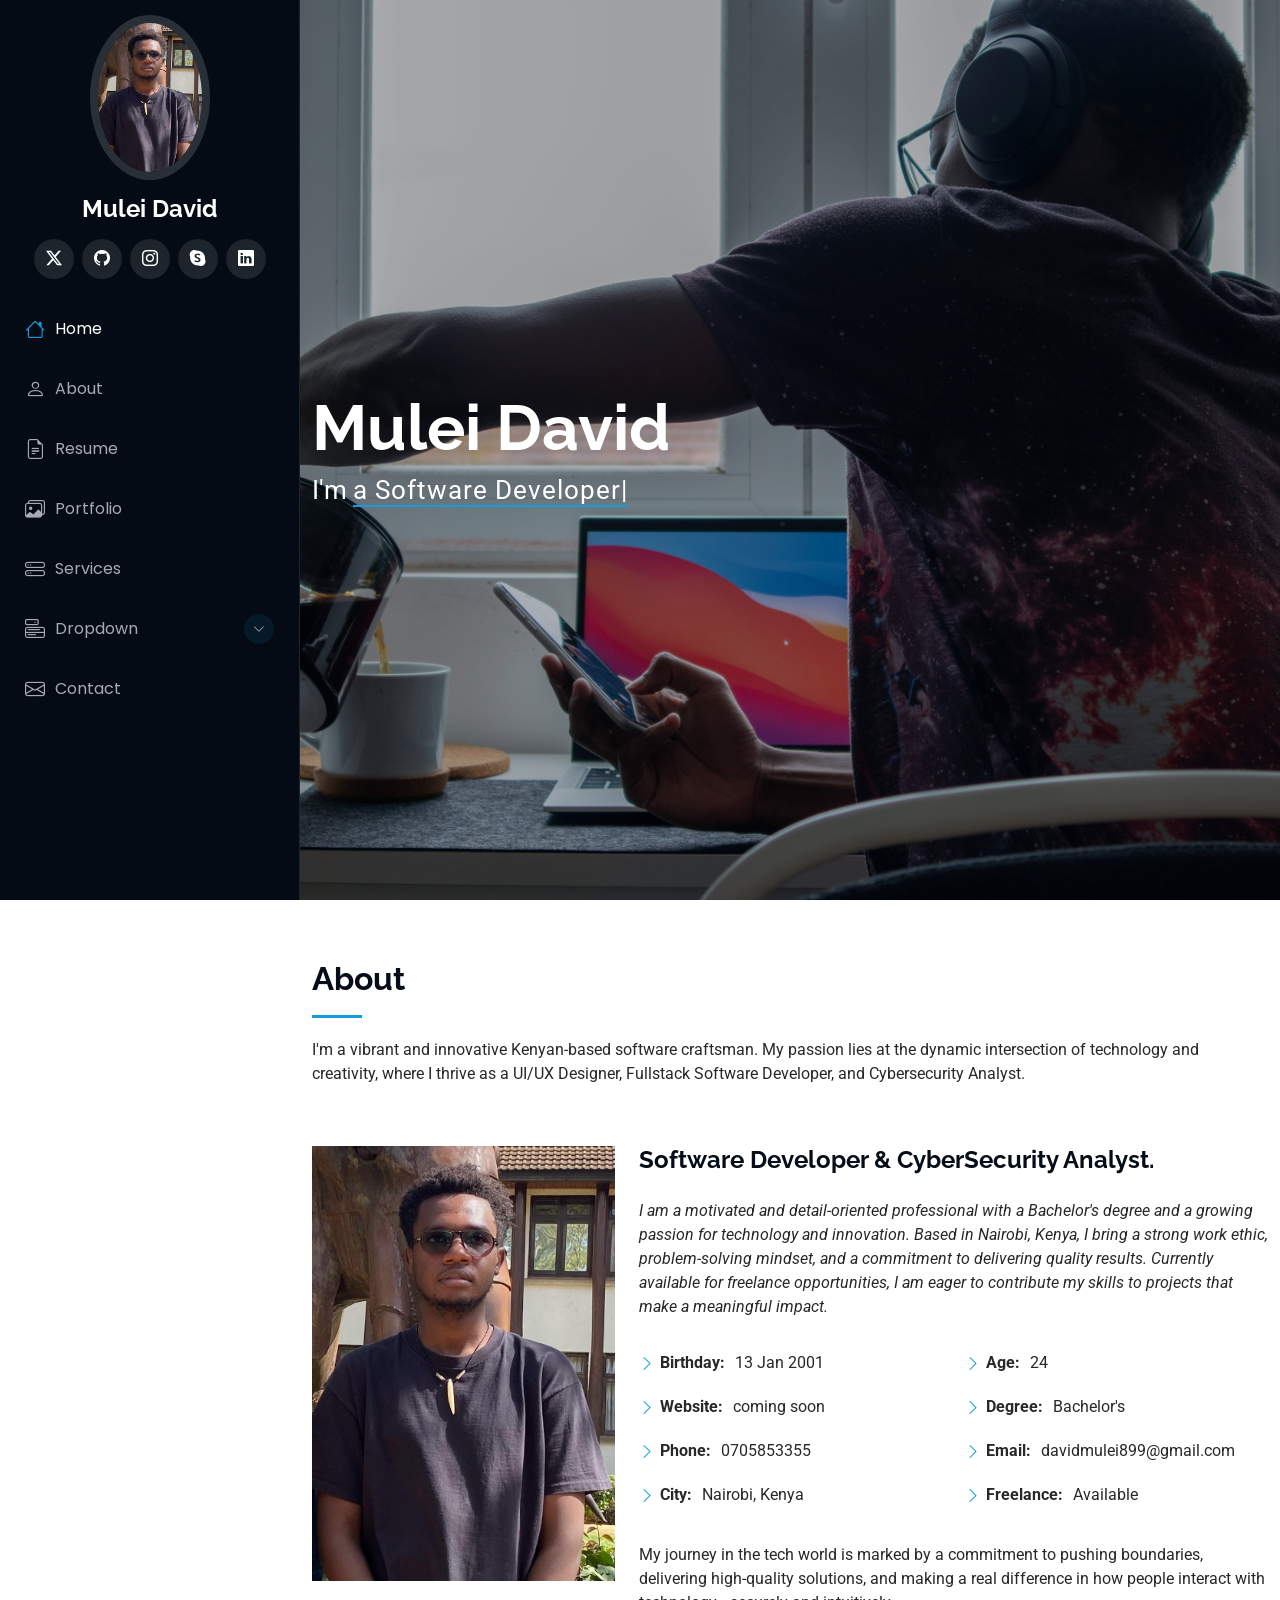
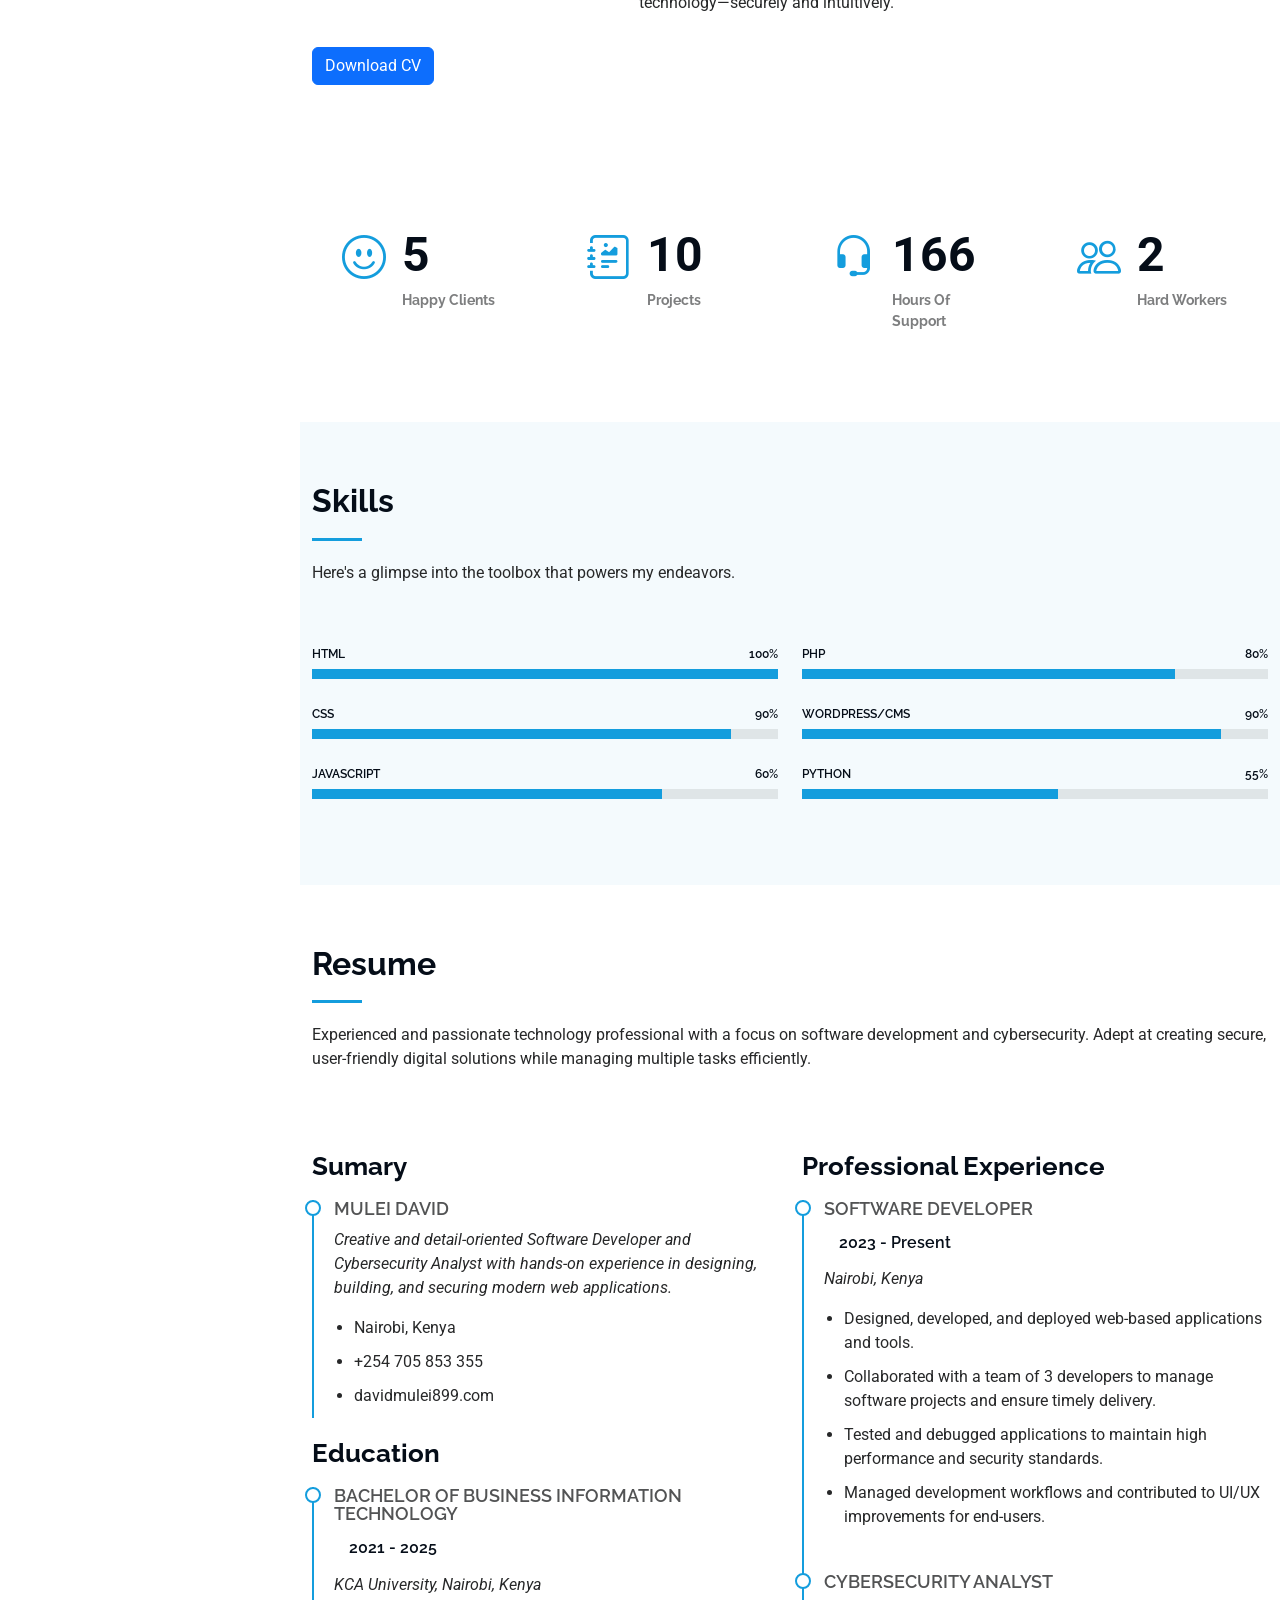
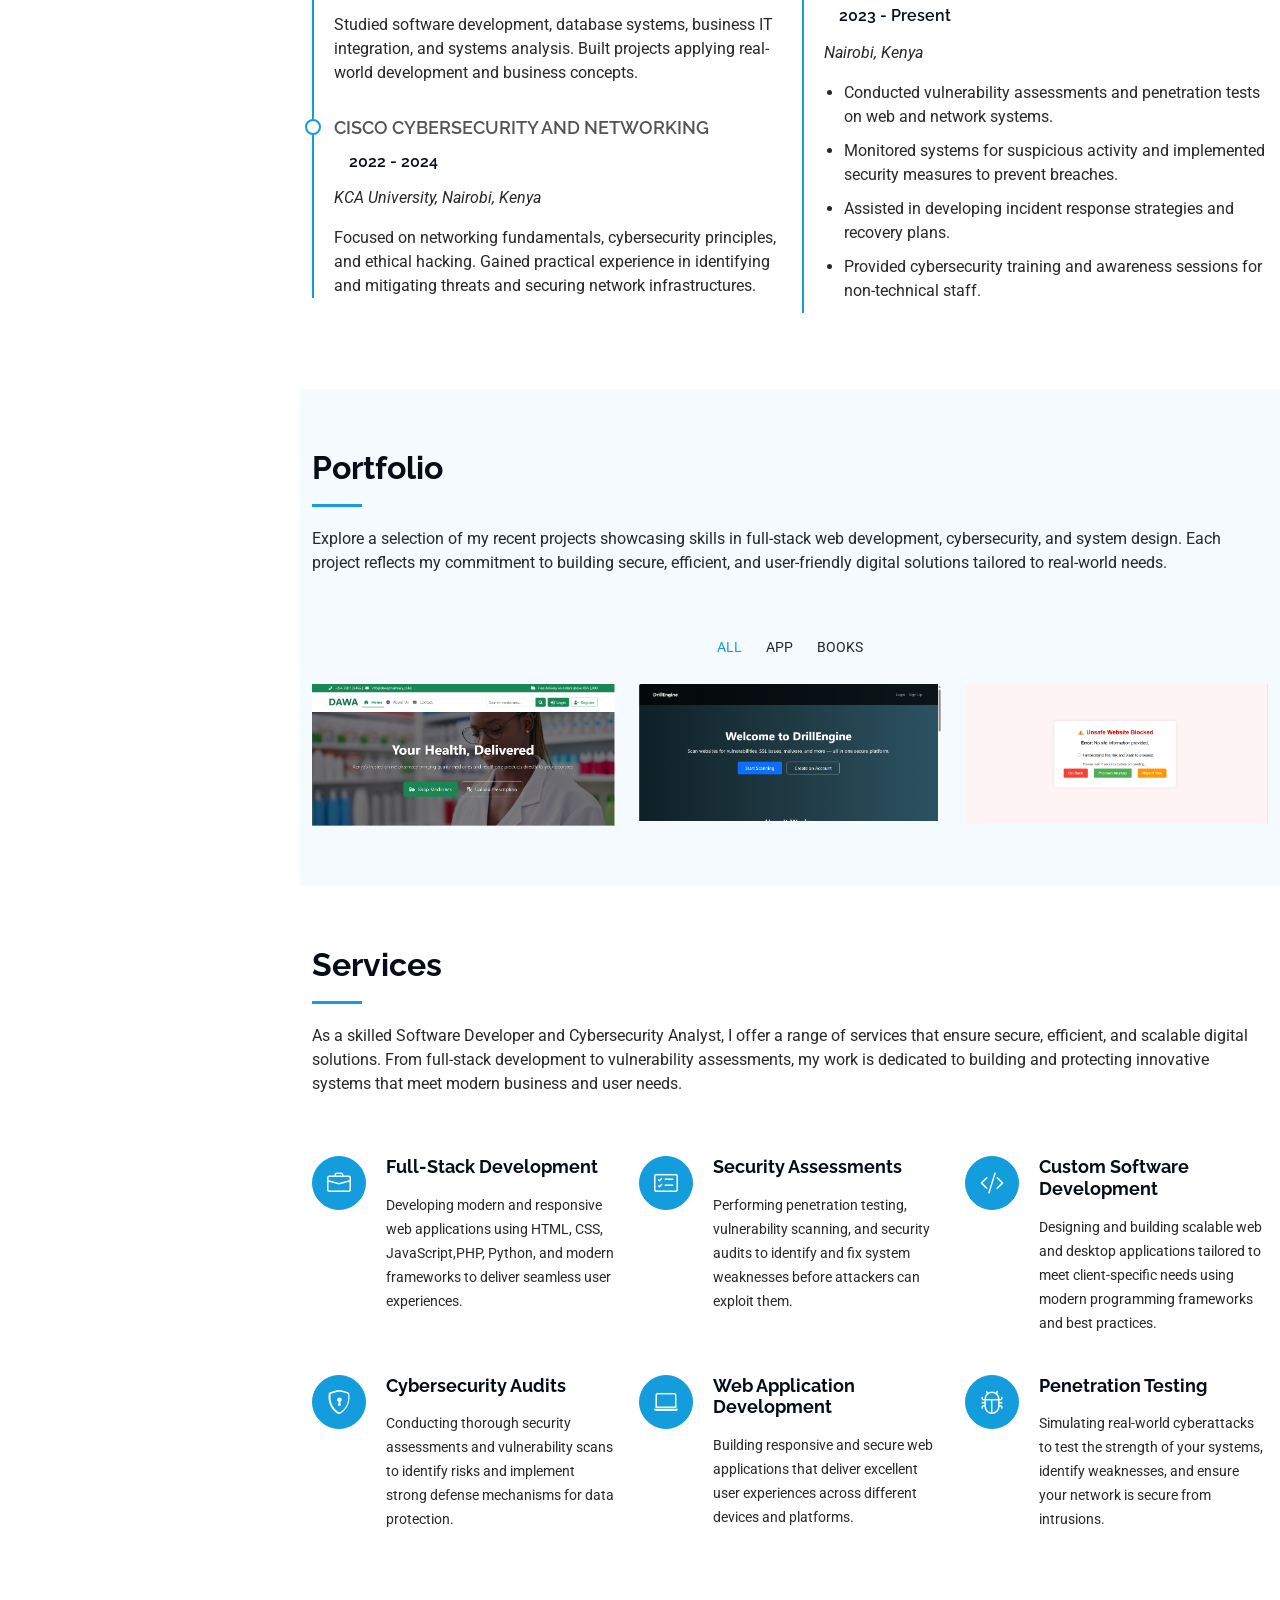
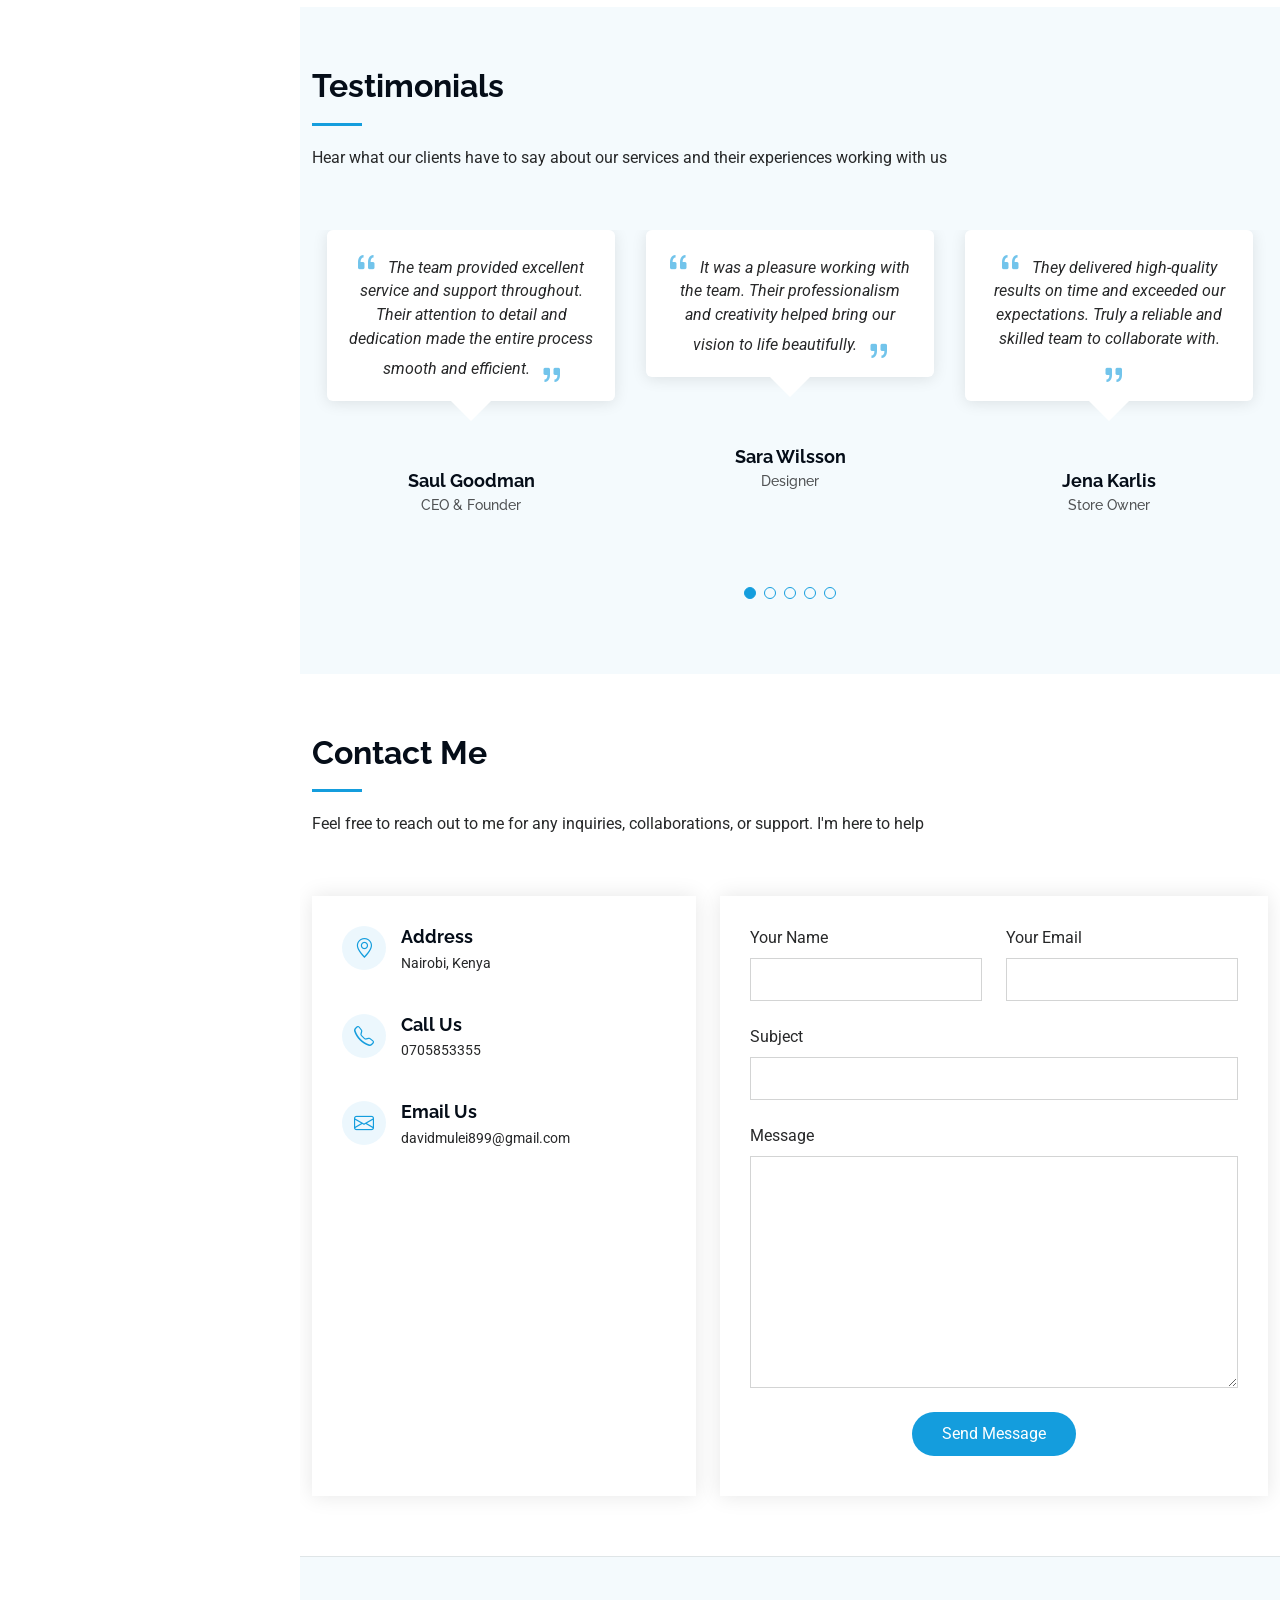
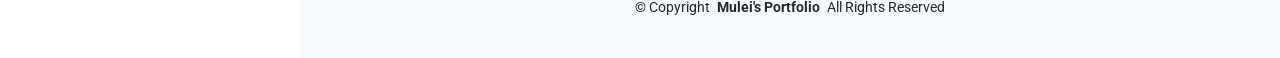
==== commit b197e909: "update" ====
--- a/index.html
+++ b/index.html
@@ -141,6 +141,8 @@
             </p>
           </div>
         </div>
+
+        
         <a href="assests\images\portfolio\My CV.pdf" class="btn btn-primary" download>Download CV</a>
       </div>
 
